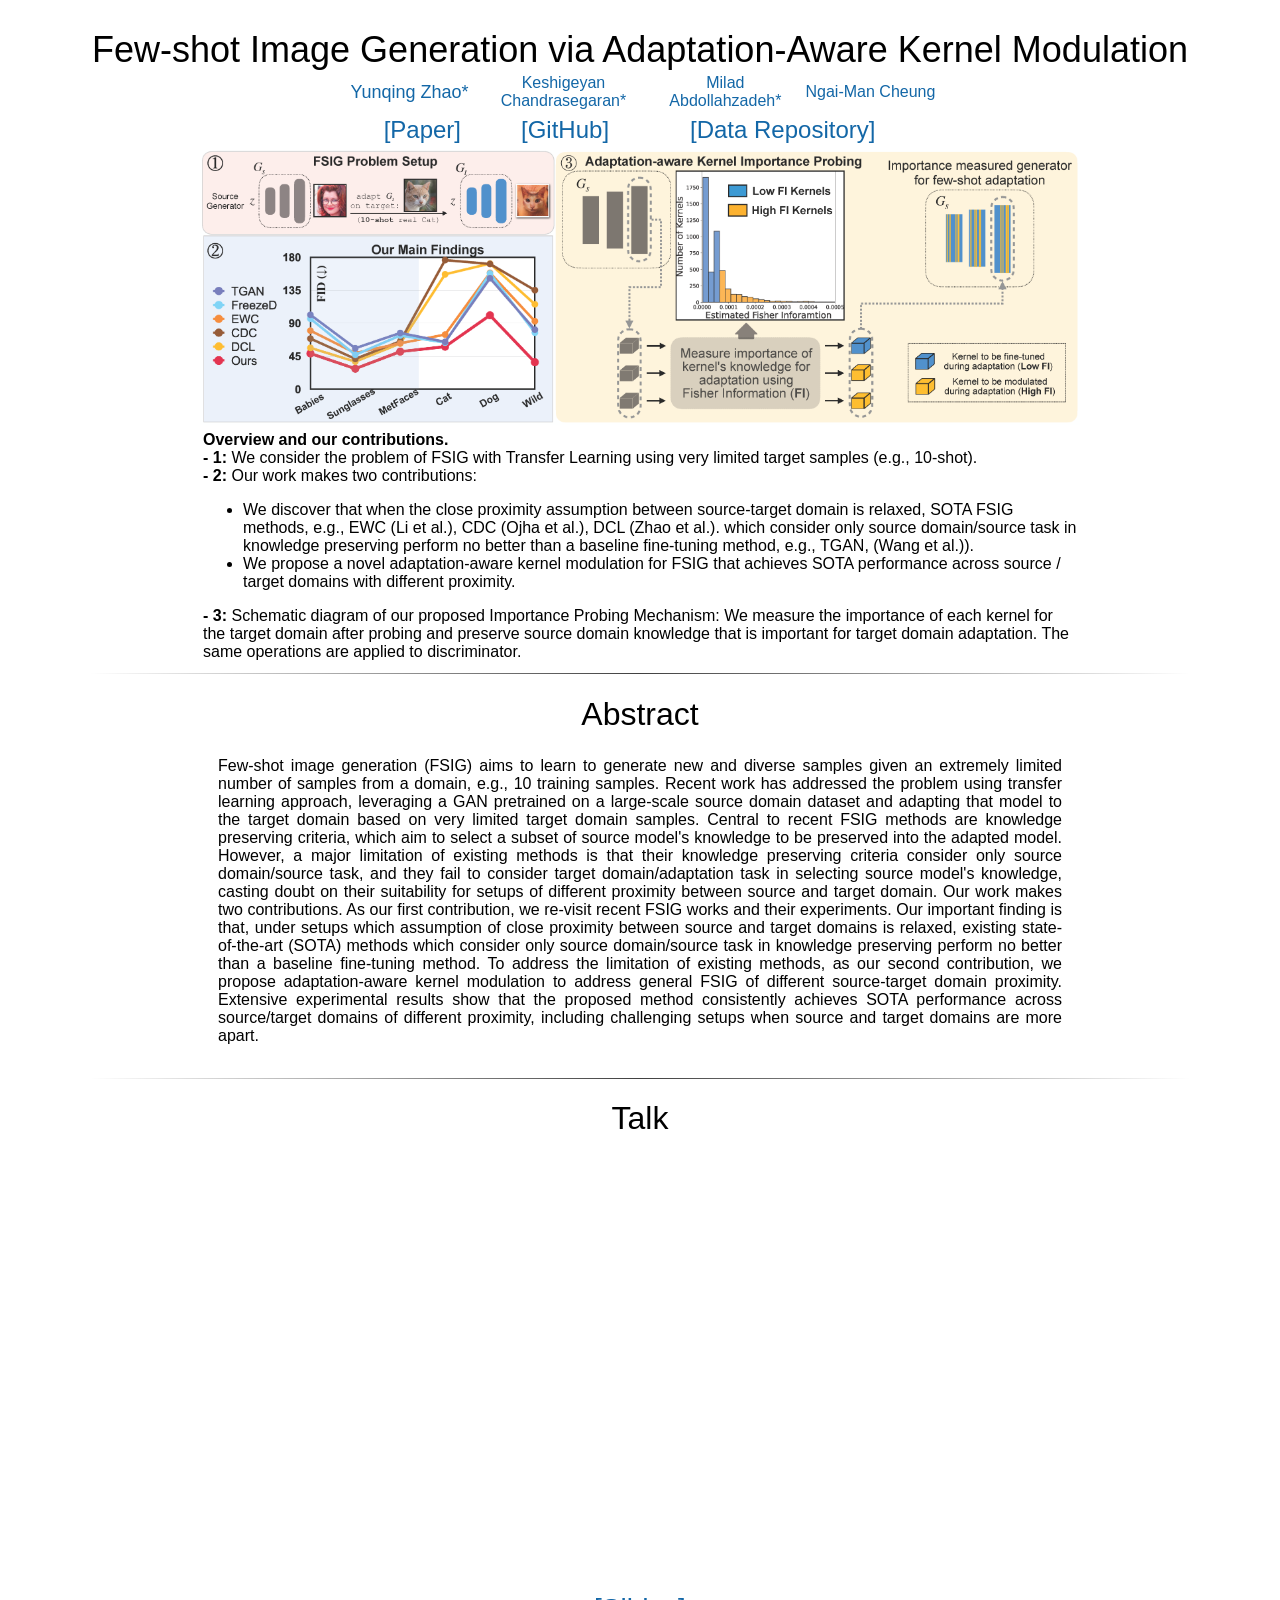
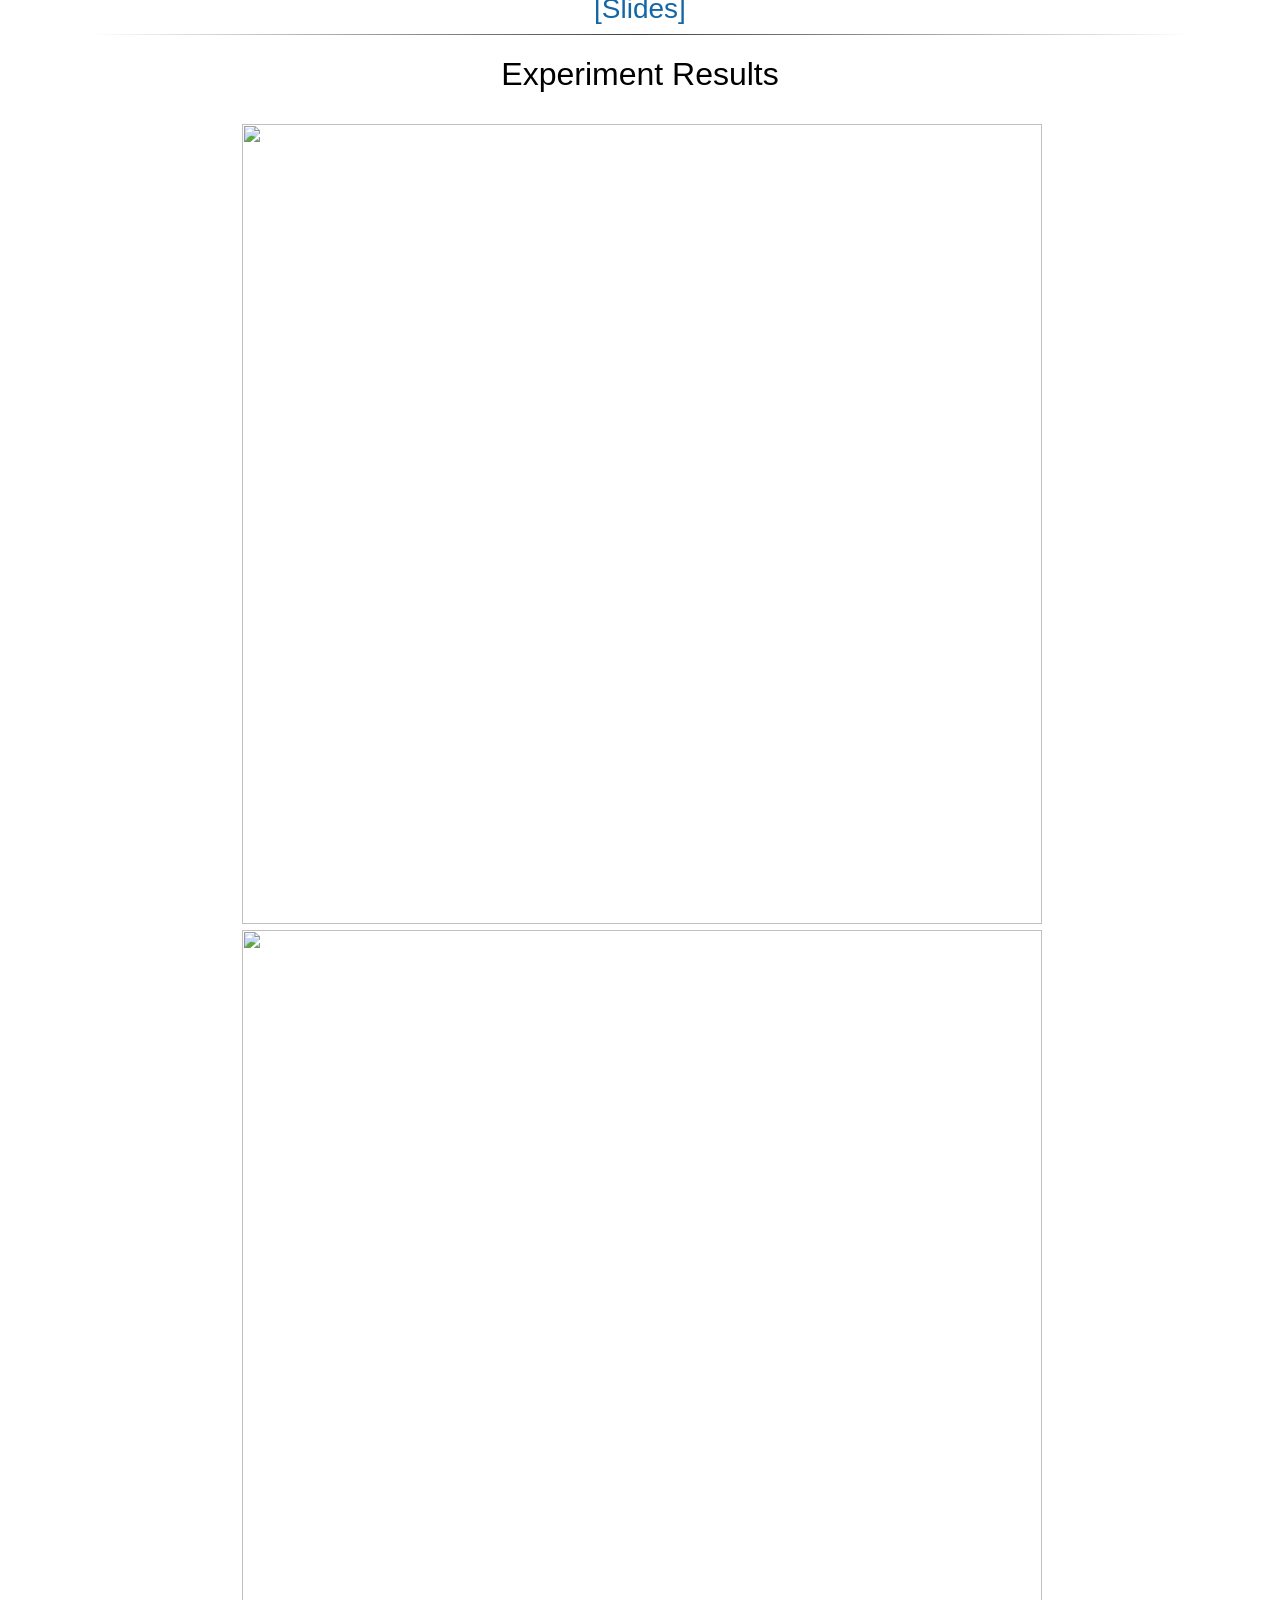
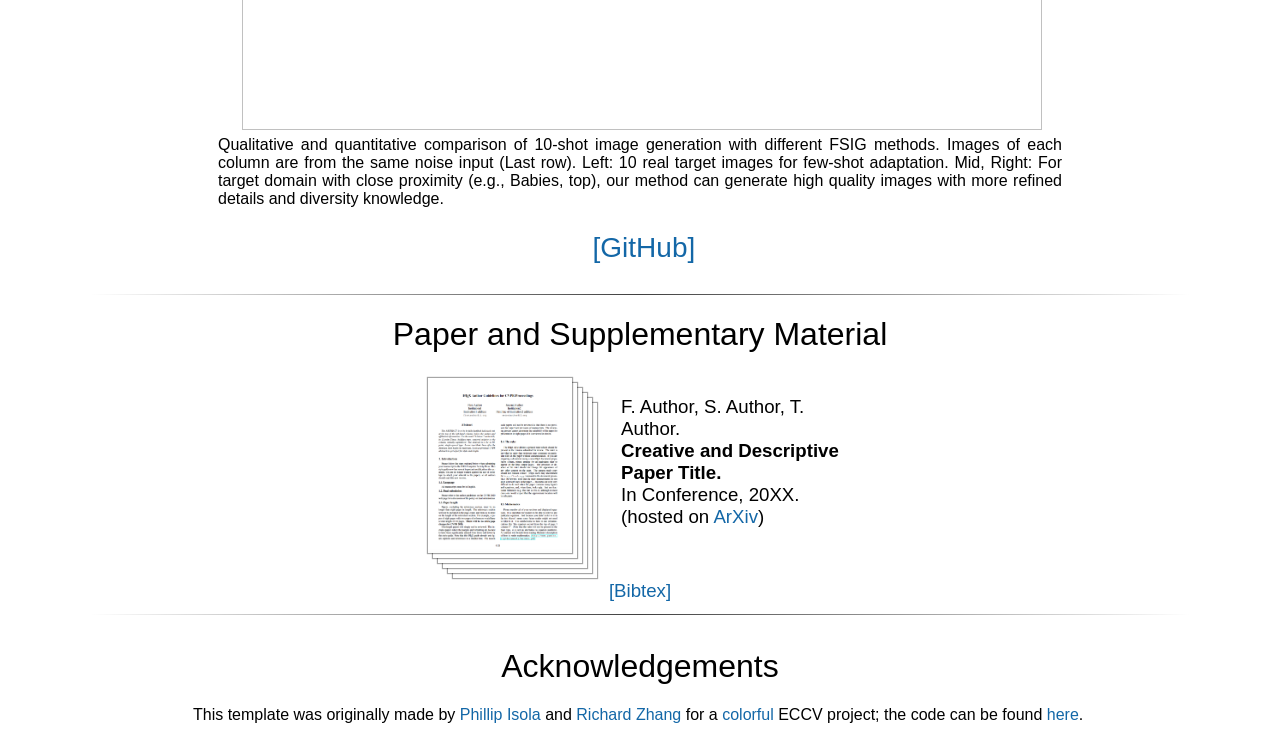
==== index.html @ 1981532d "add data repo" ====
<script src="http://www.google.com/jsapi" type="text/javascript"></script> 
<script type="text/javascript">google.load("jquery", "1.3.2");</script>

<style type="text/css">
	body {
		font-family: "HelveticaNeue-Light", "Helvetica Neue Light", "Helvetica Neue", Helvetica, Arial, "Lucida Grande", sans-serif; 
		font-weight:300;
		font-size:18px;
		margin-left: auto;
		margin-right: auto;
		width: 1100px;
	}
	
	h1 {
		font-size:32px;
		font-weight:300;
	}
	
	.disclaimerbox {
		background-color: #eee;		
		border: 1px solid #eeeeee;
		border-radius: 10px ;
		-moz-border-radius: 10px ;
		-webkit-border-radius: 10px ;
		padding: 20px;
	}

	video.header-vid {
		height: 140px;
		border: 1px solid black;
		border-radius: 10px ;
		-moz-border-radius: 10px ;
		-webkit-border-radius: 10px ;
	}
	
	img.header-img {
		height: 140px;
		border: 1px solid black;
		border-radius: 10px ;
		-moz-border-radius: 10px ;
		-webkit-border-radius: 10px ;
	}
	
	img.rounded {
		border: 1px solid #eeeeee;
		border-radius: 10px ;
		-moz-border-radius: 10px ;
		-webkit-border-radius: 10px ;
	}
	
	a:link,a:visited
	{
		color: #1367a7;
		text-decoration: none;
	}
	a:hover {
		color: #208799;
	}
	
	td.dl-link {
		height: 160px;
		text-align: center;
		font-size: 22px;
	}
	
	.layered-paper-big { /* modified from: http://css-tricks.com/snippets/css/layered-paper/ */
		box-shadow:
		0px 0px 1px 1px rgba(0,0,0,0.35), /* The top layer shadow */
		5px 5px 0 0px #fff, /* The second layer */
		5px 5px 1px 1px rgba(0,0,0,0.35), /* The second layer shadow */
		10px 10px 0 0px #fff, /* The third layer */
		10px 10px 1px 1px rgba(0,0,0,0.35), /* The third layer shadow */
		15px 15px 0 0px #fff, /* The fourth layer */
		15px 15px 1px 1px rgba(0,0,0,0.35), /* The fourth layer shadow */
		20px 20px 0 0px #fff, /* The fifth layer */
		20px 20px 1px 1px rgba(0,0,0,0.35), /* The fifth layer shadow */
		25px 25px 0 0px #fff, /* The fifth layer */
		25px 25px 1px 1px rgba(0,0,0,0.35); /* The fifth layer shadow */
		margin-left: 10px;
		margin-right: 45px;
	}

	.paper-big { /* modified from: http://css-tricks.com/snippets/css/layered-paper/ */
		box-shadow:
		0px 0px 1px 1px rgba(0,0,0,0.35); /* The top layer shadow */

		margin-left: 10px;
		margin-right: 45px;
	}


	.layered-paper { /* modified from: http://css-tricks.com/snippets/css/layered-paper/ */
		box-shadow:
		0px 0px 1px 1px rgba(0,0,0,0.35), /* The top layer shadow */
		5px 5px 0 0px #fff, /* The second layer */
		5px 5px 1px 1px rgba(0,0,0,0.35), /* The second layer shadow */
		10px 10px 0 0px #fff, /* The third layer */
		10px 10px 1px 1px rgba(0,0,0,0.35); /* The third layer shadow */
		margin-top: 5px;
		margin-left: 10px;
		margin-right: 30px;
		margin-bottom: 5px;
	}
	
	.vert-cent {
		position: relative;
		top: 50%;
		transform: translateY(-50%);
	}
	
	hr
	{
		border: 0;
		height: 1px;
		background-image: linear-gradient(to right, rgba(0, 0, 0, 0), rgba(0, 0, 0, 0.75), rgba(0, 0, 0, 0));
	}
</style>

<html>
<head>
	<title>FSIG-ImportanceProbing-KML</title>
	<meta property="og:image" content="Path to my teaser.png"/> <!-- Facebook automatically scrapes this. Go to https://developers.facebook.com/tools/debug/ if you update and want to force Facebook to rescrape. -->
	<meta property="og:title" content="Creative and Descriptive Paper Title." />
	<meta property="og:description" content="Paper description." />

	<!-- Get from Google Analytics -->
	<!-- Global site tag (gtag.js) - Google Analytics -->
	<script async src=""></script> 
	<script>
		window.dataLayer = window.dataLayer || [];
		function gtag(){dataLayer.push(arguments);}
		gtag('js', new Date());

		gtag('config', 'UA-75863369-6');
	</script>
</head>

<body>
	<br>
	<center>
		<span style="font-size:36px">Few-shot Image Generation via Adaptation-Aware Kernel Modulation</span>
		<table align=center width=600px>
			<table align=center width=600px>
				<tr>
					<td align=center width=100px>
						<center>
							<span style="font-size:18px"><a href="https://yunqing-me.github.io/">Yunqing Zhao*</a></span>
						</center>
					</td>
					<td align=center width=100px>
						<center>
							<span style="font-size:16px"><a href="https://keshik6.github.io/">Keshigeyan Chandrasegaran*</a></span>
						</center>
					</td>
					<td align=center width=100px>
						<center>
							<span style="font-size:16px"><a href="https://miladabd.github.io/">Milad Abdollahzadeh*</a></span>
						</center>
					</td>
					<td align=center width=100px>
						<center>
							<span style="font-size:16px"><a href="https://sites.google.com/site/mancheung0407/">Ngai-Man Cheung</a></span>
						</center>
					</td>
				</tr>
			</table>
			<table align=center width=580px>
				<tr>
					<td align=center width=120px>
						<center>
							<span style="font-size:24px"><a href=''>[Paper]</a></span>
						</center>
					</td>
					<td align=center width=120px>
						<center>
							<span style="font-size:24px"><a href='https://github.com/yunqing-me/FSIG-ImportanceProbing-KML'>[GitHub]</a></span><br>
						</center>
					</td>
					<td align=center width=250px>
						<center>
							<span style="font-size:24px"><a href='https://drive.google.com/drive/folders/11uZjqJZl7ImapEndU4locAr2miHCJvDY?usp=sharing'>[Data Repository]</a></span><br>
						</center>
					</td>
				</tr>
			</table>
		</table>
	</center>

	<center>
		<table align=center width=850px>
			<tr>
				<td width=260px>
					<center>
						<img class="round" style="width:880px" src="./resources/overview.png"/>
					</center>
				</td>
			</tr>
		</table>
		<table align=center width=880px>
			<tr>
				<td>
					<p style="text-align:justify; text-justify:inter-ideograph;">
					<b> Overview and our contributions.</b> <br>
					<b>- 1: </b>
					We consider the problem of FSIG with Transfer Learning using very limited target samples (e.g., 10-shot). <br>
					<b>- 2: </b>
					Our work makes two contributions: 
					<ul>
						<li>We discover that when the close proximity assumption between source-target domain is relaxed, SOTA FSIG methods, e.g., EWC (Li et al.), CDC (Ojha et al.), DCL (Zhao et al.).
							which consider only source domain/source task in knowledge preserving perform no better than a baseline fine-tuning method, e.g., TGAN, (Wang et al.)).</li>
						<li>We propose a novel adaptation-aware kernel modulation for FSIG that achieves SOTA performance across source / target domains with different proximity. </li>
					</ul>
					<b>- 3: </b>
					Schematic diagram of our proposed Importance Probing Mechanism: 
					We measure the importance of each kernel for the target domain after probing and 
					preserve source domain knowledge that is important for target domain adaptation. The same operations are applied to discriminator.
				</td>
			</tr>
		</table>
	</center>

	<hr>

	<table align=center width=850px>
		<center><h1>Abstract</h1></center>
		<tr>
			<td>
				<p style="text-align:justify; text-justify:inter-ideograph;">
				Few-shot image generation (FSIG) aims to learn to generate new and diverse samples given an extremely limited number of samples from a domain, e.g., 10 training samples. Recent work has addressed the problem using transfer learning approach, leveraging a GAN pretrained on a large-scale source domain dataset and adapting that model to the target domain based on very limited target domain samples. Central to recent FSIG methods are knowledge preserving criteria, which aim to select a subset of source model's knowledge to be preserved into the adapted model. However, a major limitation of existing methods is that their knowledge preserving criteria consider only source domain/source task, and they fail to consider target domain/adaptation task in  selecting source model's knowledge, casting doubt on their suitability for setups of different proximity between source and target domain. Our work makes two contributions. As our first contribution, we re-visit recent FSIG works and their experiments. Our important finding is that, under setups which assumption of  close proximity between source and target domains is relaxed, existing state-of-the-art (SOTA) methods which consider only source domain/source task in knowledge preserving perform no better than a baseline fine-tuning method. To address the limitation of existing methods, as our second contribution, we propose adaptation-aware kernel modulation to address general FSIG of different source-target domain proximity. Extensive experimental results show that the proposed method consistently achieves SOTA performance across source/target domains of different proximity, including challenging setups when source and target domains are more apart.
			</td>
		</tr>
	</table>
	<br>

	<hr>
	<center><h1>Talk</h1></center>
	<p align="center">
		<iframe width="660" height="395" src="https://www.youtube.com/embed/dQw4w9WgXcQ" frameborder="0" allow="autoplay; encrypted-media" allowfullscreen align="center"></iframe>
	</p>

	<table align=center width=800px>
		<br>
		<tr>
			<center>
				<span style="font-size:28px"><a href=''>[Slides]</a>
				</span>
			</center>
		</tr>
	</table>
	<hr>

	<center><h1>Experiment Results</h1></center>

	<table align=center width=820px>
		<center>
			<tr>
				<td>
				</td>
			</tr>
		</center>
	</table>
	<table align=center width=800px>
		<tr>
			<td align=center width=800px>
				<center>
					<td><img class="round" style="width:800px" src="./resources/babies_compare.png"/></td>
				</center>
			</td> 
		</tr>
	</table>
	<table align=center width=800px>
		<tr>
			<td align=center width=800px>
				<center>
					<td><img class="round" style="width:800px" src="./resources/cats_compare.png"/></td>
				</center>
			</td>
		</tr>
	</table>
	<table align=center width=850px>
		<center>
			<tr>
				<td>
					<p style="text-align:justify; text-justify:inter-ideograph;"> Qualitative and quantitative comparison of 10-shot image generation with different FSIG methods. Images of each column are from the same noise input (Last row). 
     				Left: 10 real target images for few-shot adaptation.
     				Mid, Right: For target domain with close proximity (e.g., Babies, top), our method can generate high quality images with more refined details and diversity knowledge.
				</td>
			</tr>
		</center>
	</table>
	<table align=center width=800px>
		<br>
		<tr><center>
			<span style="font-size:28px">&nbsp;<a href='https://github.com/yunqing-me/FSIG-ImportanceProbing-KML'>[GitHub]</a>
			</center>
		</span>
	</table>
	<br>
	<hr>
	<table align=center width=450px>
		<center><h1>Paper and Supplementary Material</h1></center>
		<tr>
			<td><a href=""><img class="layered-paper-big" style="height:175px" src="./resources/paper.png"/></a></td>
			<td><span style="font-size:14pt">F. Author, S. Author, T. Author.<br>
				<b>Creative and Descriptive Paper Title.</b><br>
				In Conference, 20XX.<br>
				(hosted on <a href="">ArXiv</a>)<br>
				<!-- (<a href="./resources/camera-ready.pdf">camera ready</a>)<br> -->
				<span style="font-size:4pt"><a href=""><br></a>
				</span>
			</td>
		</tr>
	</table>
	<br>

	<table align=center width=600px>
		<tr>
			<td><span style="font-size:14pt"><center>
				<a href="./resources/bibtex.txt">[Bibtex]</a>
			</center></td>
		</tr>
	</table>

	<hr>
	<br>

	<table align=center width=900px>
		<tr>
			<td width=400px>
				<left>
					<center><h1>Acknowledgements</h1></center>
					This template was originally made by <a href="http://web.mit.edu/phillipi/">Phillip Isola</a> and <a href="http://richzhang.github.io/">Richard Zhang</a> for a <a href="http://richzhang.github.io/colorization/">colorful</a> ECCV project; the code can be found <a href="https://github.com/richzhang/webpage-template">here</a>.
				</left>
			</td>
		</tr>
	</table>

<br>
</body>
</html>
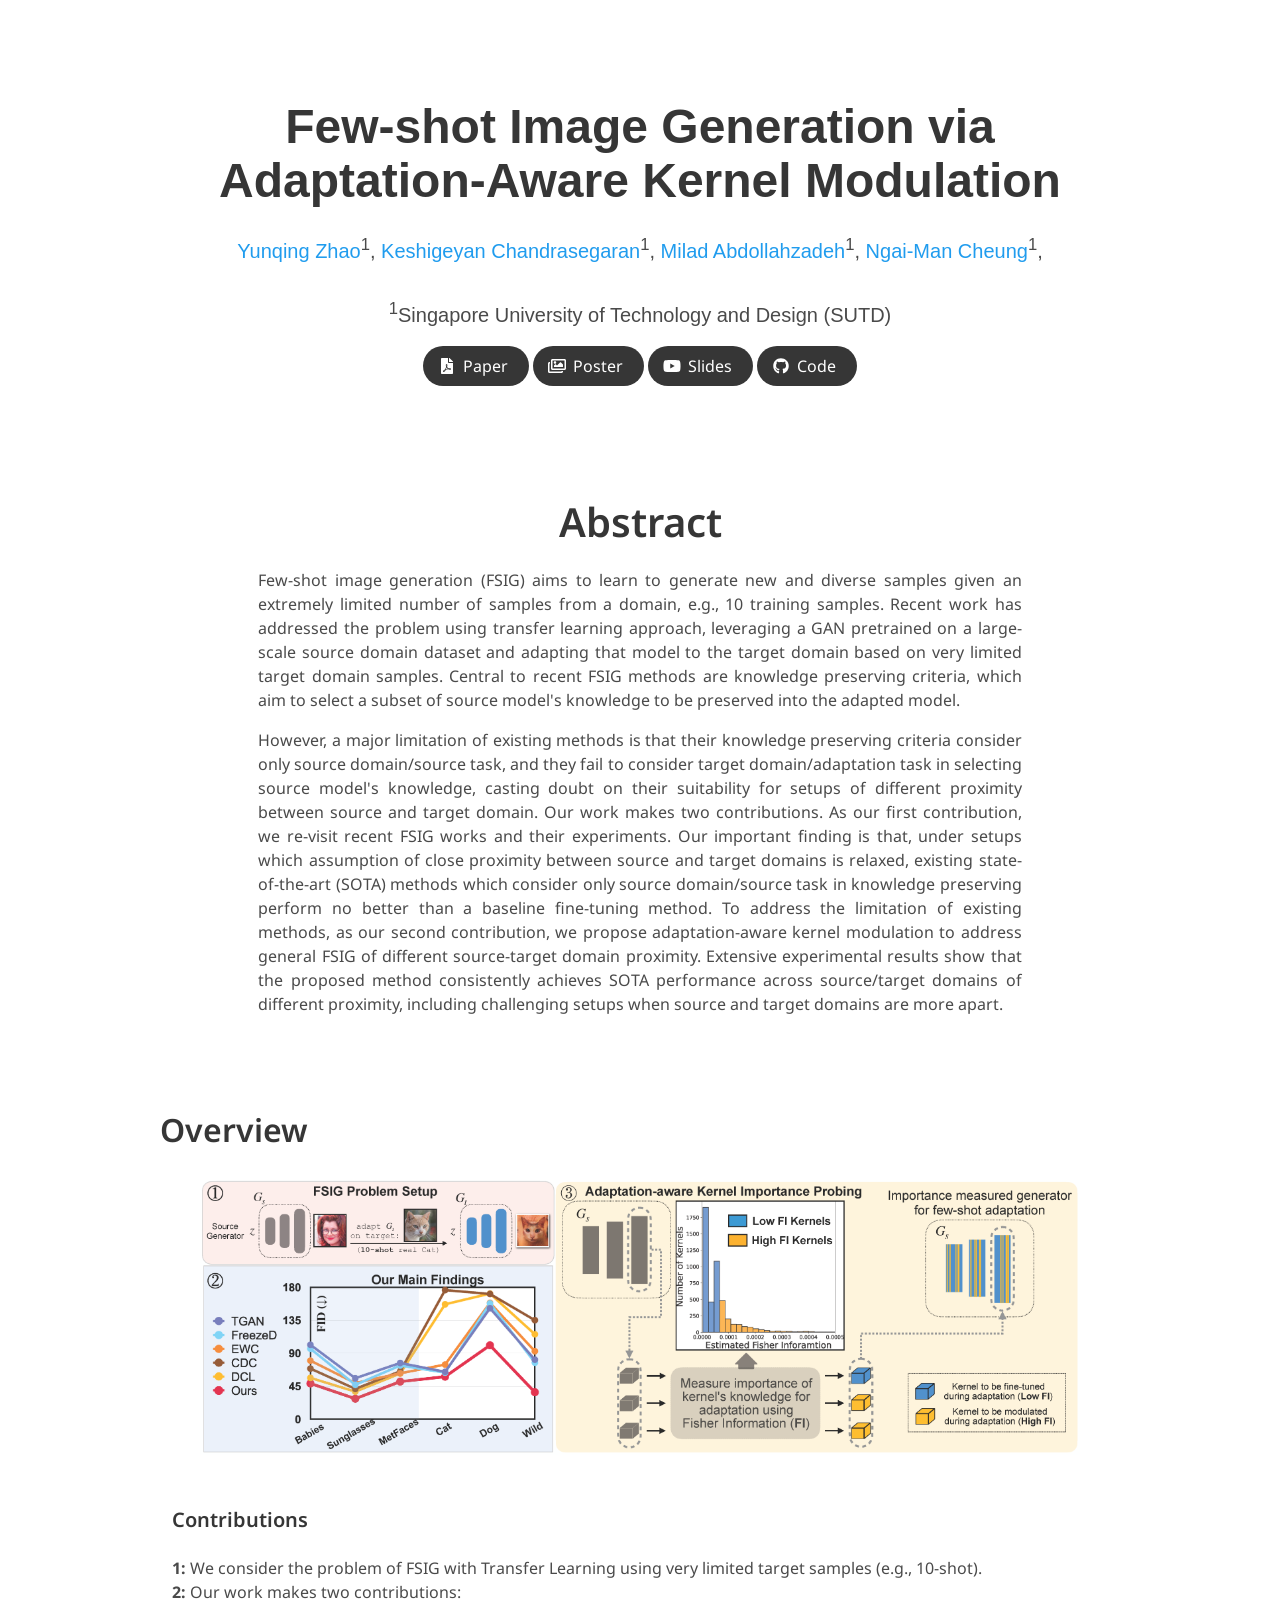
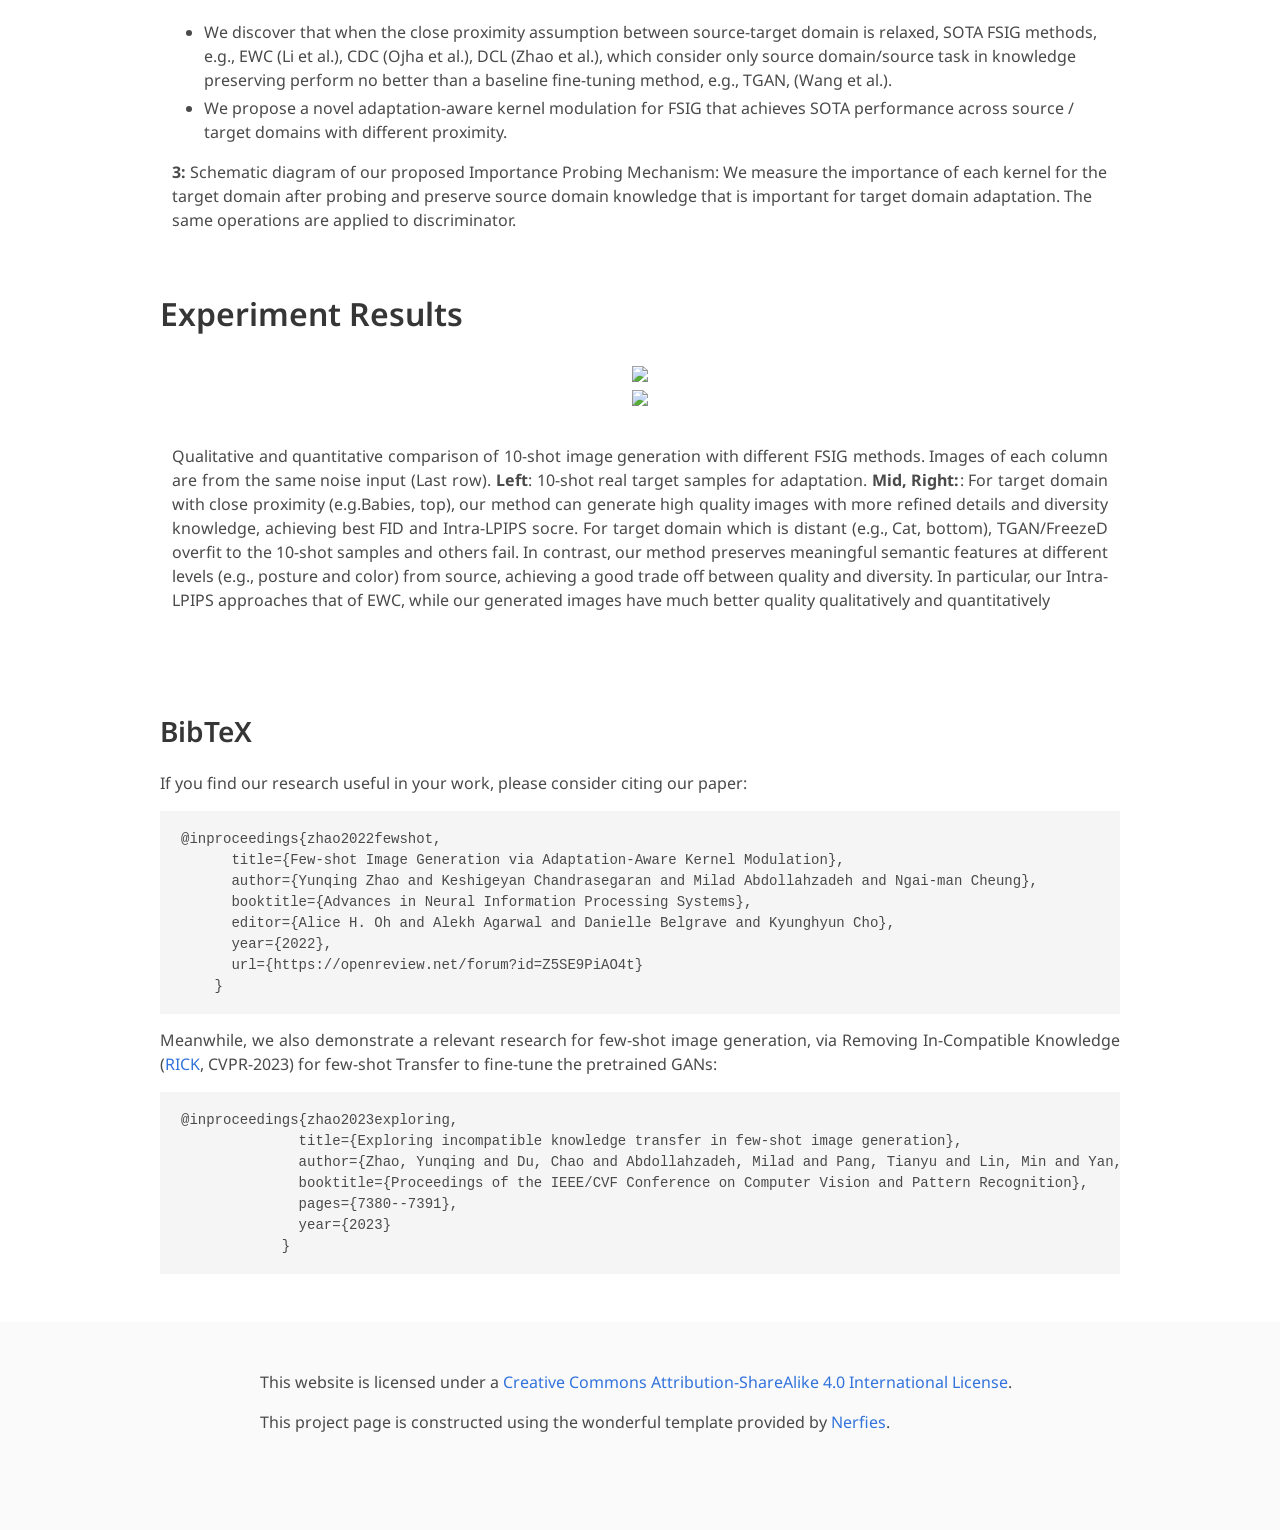
==== commit e35af57f: "update pages" ====
--- a/index.html
+++ b/index.html
@@ -1,341 +1,528 @@
-<script src="http://www.google.com/jsapi" type="text/javascript"></script> 
-<script type="text/javascript">google.load("jquery", "1.3.2");</script>
-
-<style type="text/css">
-	body {
-		font-family: "HelveticaNeue-Light", "Helvetica Neue Light", "Helvetica Neue", Helvetica, Arial, "Lucida Grande", sans-serif; 
-		font-weight:300;
-		font-size:18px;
-		margin-left: auto;
-		margin-right: auto;
-		width: 1100px;
-	}
-	
-	h1 {
-		font-size:32px;
-		font-weight:300;
-	}
-	
-	.disclaimerbox {
-		background-color: #eee;		
-		border: 1px solid #eeeeee;
-		border-radius: 10px ;
-		-moz-border-radius: 10px ;
-		-webkit-border-radius: 10px ;
-		padding: 20px;
-	}
-
-	video.header-vid {
-		height: 140px;
-		border: 1px solid black;
-		border-radius: 10px ;
-		-moz-border-radius: 10px ;
-		-webkit-border-radius: 10px ;
-	}
-	
-	img.header-img {
-		height: 140px;
-		border: 1px solid black;
-		border-radius: 10px ;
-		-moz-border-radius: 10px ;
-		-webkit-border-radius: 10px ;
-	}
-	
-	img.rounded {
-		border: 1px solid #eeeeee;
-		border-radius: 10px ;
-		-moz-border-radius: 10px ;
-		-webkit-border-radius: 10px ;
-	}
-	
-	a:link,a:visited
-	{
-		color: #1367a7;
-		text-decoration: none;
-	}
-	a:hover {
-		color: #208799;
-	}
-	
-	td.dl-link {
-		height: 160px;
-		text-align: center;
-		font-size: 22px;
-	}
-	
-	.layered-paper-big { /* modified from: http://css-tricks.com/snippets/css/layered-paper/ */
-		box-shadow:
-		0px 0px 1px 1px rgba(0,0,0,0.35), /* The top layer shadow */
-		5px 5px 0 0px #fff, /* The second layer */
-		5px 5px 1px 1px rgba(0,0,0,0.35), /* The second layer shadow */
-		10px 10px 0 0px #fff, /* The third layer */
-		10px 10px 1px 1px rgba(0,0,0,0.35), /* The third layer shadow */
-		15px 15px 0 0px #fff, /* The fourth layer */
-		15px 15px 1px 1px rgba(0,0,0,0.35), /* The fourth layer shadow */
-		20px 20px 0 0px #fff, /* The fifth layer */
-		20px 20px 1px 1px rgba(0,0,0,0.35), /* The fifth layer shadow */
-		25px 25px 0 0px #fff, /* The fifth layer */
-		25px 25px 1px 1px rgba(0,0,0,0.35); /* The fifth layer shadow */
-		margin-left: 10px;
-		margin-right: 45px;
-	}
-
-	.paper-big { /* modified from: http://css-tricks.com/snippets/css/layered-paper/ */
-		box-shadow:
-		0px 0px 1px 1px rgba(0,0,0,0.35); /* The top layer shadow */
-
-		margin-left: 10px;
-		margin-right: 45px;
-	}
-
-
-	.layered-paper { /* modified from: http://css-tricks.com/snippets/css/layered-paper/ */
-		box-shadow:
-		0px 0px 1px 1px rgba(0,0,0,0.35), /* The top layer shadow */
-		5px 5px 0 0px #fff, /* The second layer */
-		5px 5px 1px 1px rgba(0,0,0,0.35), /* The second layer shadow */
-		10px 10px 0 0px #fff, /* The third layer */
-		10px 10px 1px 1px rgba(0,0,0,0.35); /* The third layer shadow */
-		margin-top: 5px;
-		margin-left: 10px;
-		margin-right: 30px;
-		margin-bottom: 5px;
-	}
-	
-	.vert-cent {
-		position: relative;
-		top: 50%;
-		transform: translateY(-50%);
-	}
-	
-	hr
-	{
-		border: 0;
-		height: 1px;
-		background-image: linear-gradient(to right, rgba(0, 0, 0, 0), rgba(0, 0, 0, 0.75), rgba(0, 0, 0, 0));
-	}
-</style>
-
-<html>
-<head>
-	<title>FSIG-ImportanceProbing-KML</title>
-	<meta property="og:image" content="Path to my teaser.png"/> <!-- Facebook automatically scrapes this. Go to https://developers.facebook.com/tools/debug/ if you update and want to force Facebook to rescrape. -->
-	<meta property="og:title" content="Creative and Descriptive Paper Title." />
-	<meta property="og:description" content="Paper description." />
-
-	<!-- Get from Google Analytics -->
-	<!-- Global site tag (gtag.js) - Google Analytics -->
-	<script async src=""></script> 
-	<script>
-		window.dataLayer = window.dataLayer || [];
-		function gtag(){dataLayer.push(arguments);}
-		gtag('js', new Date());
-
-		gtag('config', 'UA-75863369-6');
-	</script>
-</head>
-
-<body>
-	<br>
-	<center>
-		<span style="font-size:36px">Few-shot Image Generation via Adaptation-Aware Kernel Modulation</span>
-		<table align=center width=600px>
-			<table align=center width=600px>
-				<tr>
-					<td align=center width=100px>
-						<center>
-							<span style="font-size:18px"><a href="https://yunqing-me.github.io/">Yunqing Zhao*</a></span>
-						</center>
-					</td>
-					<td align=center width=100px>
-						<center>
-							<span style="font-size:16px"><a href="https://keshik6.github.io/">Keshigeyan Chandrasegaran*</a></span>
-						</center>
-					</td>
-					<td align=center width=100px>
-						<center>
-							<span style="font-size:16px"><a href="https://miladabd.github.io/">Milad Abdollahzadeh*</a></span>
-						</center>
-					</td>
-					<td align=center width=100px>
-						<center>
-							<span style="font-size:16px"><a href="https://sites.google.com/site/mancheung0407/">Ngai-Man Cheung</a></span>
-						</center>
-					</td>
-				</tr>
-			</table>
-			<table align=center width=580px>
-				<tr>
-					<td align=center width=120px>
-						<center>
-							<span style="font-size:24px"><a href=''>[Paper]</a></span>
-						</center>
-					</td>
-					<td align=center width=120px>
-						<center>
-							<span style="font-size:24px"><a href='https://github.com/yunqing-me/FSIG-ImportanceProbing-KML'>[GitHub]</a></span><br>
-						</center>
-					</td>
-					<td align=center width=250px>
-						<center>
-							<span style="font-size:24px"><a href='https://drive.google.com/drive/folders/11uZjqJZl7ImapEndU4locAr2miHCJvDY?usp=sharing'>[Data Repository]</a></span><br>
-						</center>
-					</td>
-				</tr>
-			</table>
-		</table>
-	</center>
-
-	<center>
-		<table align=center width=850px>
-			<tr>
-				<td width=260px>
-					<center>
-						<img class="round" style="width:880px" src="./resources/overview.png"/>
-					</center>
-				</td>
-			</tr>
-		</table>
-		<table align=center width=880px>
-			<tr>
-				<td>
-					<p style="text-align:justify; text-justify:inter-ideograph;">
-					<b> Overview and our contributions.</b> <br>
-					<b>- 1: </b>
-					We consider the problem of FSIG with Transfer Learning using very limited target samples (e.g., 10-shot). <br>
-					<b>- 2: </b>
-					Our work makes two contributions: 
-					<ul>
-						<li>We discover that when the close proximity assumption between source-target domain is relaxed, SOTA FSIG methods, e.g., EWC (Li et al.), CDC (Ojha et al.), DCL (Zhao et al.).
-							which consider only source domain/source task in knowledge preserving perform no better than a baseline fine-tuning method, e.g., TGAN, (Wang et al.)).</li>
-						<li>We propose a novel adaptation-aware kernel modulation for FSIG that achieves SOTA performance across source / target domains with different proximity. </li>
-					</ul>
-					<b>- 3: </b>
-					Schematic diagram of our proposed Importance Probing Mechanism: 
-					We measure the importance of each kernel for the target domain after probing and 
-					preserve source domain knowledge that is important for target domain adaptation. The same operations are applied to discriminator.
-				</td>
-			</tr>
-		</table>
-	</center>
-
-	<hr>
-
-	<table align=center width=850px>
-		<center><h1>Abstract</h1></center>
-		<tr>
-			<td>
-				<p style="text-align:justify; text-justify:inter-ideograph;">
-				Few-shot image generation (FSIG) aims to learn to generate new and diverse samples given an extremely limited number of samples from a domain, e.g., 10 training samples. Recent work has addressed the problem using transfer learning approach, leveraging a GAN pretrained on a large-scale source domain dataset and adapting that model to the target domain based on very limited target domain samples. Central to recent FSIG methods are knowledge preserving criteria, which aim to select a subset of source model's knowledge to be preserved into the adapted model. However, a major limitation of existing methods is that their knowledge preserving criteria consider only source domain/source task, and they fail to consider target domain/adaptation task in  selecting source model's knowledge, casting doubt on their suitability for setups of different proximity between source and target domain. Our work makes two contributions. As our first contribution, we re-visit recent FSIG works and their experiments. Our important finding is that, under setups which assumption of  close proximity between source and target domains is relaxed, existing state-of-the-art (SOTA) methods which consider only source domain/source task in knowledge preserving perform no better than a baseline fine-tuning method. To address the limitation of existing methods, as our second contribution, we propose adaptation-aware kernel modulation to address general FSIG of different source-target domain proximity. Extensive experimental results show that the proposed method consistently achieves SOTA performance across source/target domains of different proximity, including challenging setups when source and target domains are more apart.
-			</td>
-		</tr>
-	</table>
-	<br>
-
-	<hr>
-	<center><h1>Talk</h1></center>
-	<p align="center">
-		<iframe width="660" height="395" src="https://www.youtube.com/embed/dQw4w9WgXcQ" frameborder="0" allow="autoplay; encrypted-media" allowfullscreen align="center"></iframe>
-	</p>
-
-	<table align=center width=800px>
-		<br>
-		<tr>
-			<center>
-				<span style="font-size:28px"><a href=''>[Slides]</a>
-				</span>
-			</center>
-		</tr>
-	</table>
-	<hr>
-
-	<center><h1>Experiment Results</h1></center>
-
-	<table align=center width=820px>
-		<center>
-			<tr>
-				<td>
-				</td>
-			</tr>
-		</center>
-	</table>
-	<table align=center width=800px>
-		<tr>
-			<td align=center width=800px>
-				<center>
-					<td><img class="round" style="width:800px" src="./resources/babies_compare.png"/></td>
-				</center>
-			</td> 
-		</tr>
-	</table>
-	<table align=center width=800px>
-		<tr>
-			<td align=center width=800px>
-				<center>
-					<td><img class="round" style="width:800px" src="./resources/cats_compare.png"/></td>
-				</center>
-			</td>
-		</tr>
-	</table>
-	<table align=center width=850px>
-		<center>
-			<tr>
-				<td>
-					<p style="text-align:justify; text-justify:inter-ideograph;"> Qualitative and quantitative comparison of 10-shot image generation with different FSIG methods. Images of each column are from the same noise input (Last row). 
-     				Left: 10 real target images for few-shot adaptation.
-     				Mid, Right: For target domain with close proximity (e.g., Babies, top), our method can generate high quality images with more refined details and diversity knowledge.
-				</td>
-			</tr>
-		</center>
-	</table>
-	<table align=center width=800px>
-		<br>
-		<tr><center>
-			<span style="font-size:28px">&nbsp;<a href='https://github.com/yunqing-me/FSIG-ImportanceProbing-KML'>[GitHub]</a>
-			</center>
-		</span>
-	</table>
-	<br>
-	<hr>
-	<table align=center width=450px>
-		<center><h1>Paper and Supplementary Material</h1></center>
-		<tr>
-			<td><a href=""><img class="layered-paper-big" style="height:175px" src="./resources/paper.png"/></a></td>
-			<td><span style="font-size:14pt">F. Author, S. Author, T. Author.<br>
-				<b>Creative and Descriptive Paper Title.</b><br>
-				In Conference, 20XX.<br>
-				(hosted on <a href="">ArXiv</a>)<br>
-				<!-- (<a href="./resources/camera-ready.pdf">camera ready</a>)<br> -->
-				<span style="font-size:4pt"><a href=""><br></a>
-				</span>
-			</td>
-		</tr>
-	</table>
-	<br>
-
-	<table align=center width=600px>
-		<tr>
-			<td><span style="font-size:14pt"><center>
-				<a href="./resources/bibtex.txt">[Bibtex]</a>
-			</center></td>
-		</tr>
-	</table>
-
-	<hr>
-	<br>
-
-	<table align=center width=900px>
-		<tr>
-			<td width=400px>
-				<left>
-					<center><h1>Acknowledgements</h1></center>
-					This template was originally made by <a href="http://web.mit.edu/phillipi/">Phillip Isola</a> and <a href="http://richzhang.github.io/">Richard Zhang</a> for a <a href="http://richzhang.github.io/colorization/">colorful</a> ECCV project; the code can be found <a href="https://github.com/richzhang/webpage-template">here</a>.
-				</left>
-			</td>
-		</tr>
-	</table>
-
-<br>
-</body>
-</html>
-
+<!DOCTYPE html>
+<html>
+<head>
+  <meta charset="utf-8">
+  <meta name="description"
+        content="Deformable Neural Radiance Fields creates free-viewpoint portraits (nerfies) from casually captured videos.">
+  <meta name="keywords" content="Nerfies, D-NeRF, NeRF">
+  <meta name="viewport" content="width=device-width, initial-scale=1">
+  <title>AdAM: Parameter-Efficient Few-shot Image Generation</title>
+
+  <!-- Global site tag (gtag.js) - Google Analytics -->
+  <script async src="https://www.googletagmanager.com/gtag/js?id=G-PYVRSFMDRL"></script>
+  <script>
+    window.dataLayer = window.dataLayer || [];
+
+    function gtag() {
+      dataLayer.push(arguments);
+    }
+
+    gtag('js', new Date());
+
+    gtag('config', 'G-PYVRSFMDRL');
+  </script>
+
+  <link href="https://fonts.googleapis.com/css?family=Google+Sans|Noto+Sans|Castoro"
+        rel="stylesheet">
+
+  <link rel="stylesheet" href="./static/css/bulma.min.css">
+  <link rel="stylesheet" href="./static/css/bulma-carousel.min.css">
+  <link rel="stylesheet" href="./static/css/bulma-slider.min.css">
+  <link rel="stylesheet" href="./static/css/fontawesome.all.min.css">
+  <link rel="stylesheet"
+        href="https://cdn.jsdelivr.net/gh/jpswalsh/academicons@1/css/academicons.min.css">
+  <link rel="stylesheet" href="./static/css/index.css">
+  <!-- <link rel="icon" href="./static/images/favicon.svg"> -->
+
+  <script src="https://ajax.googleapis.com/ajax/libs/jquery/3.5.1/jquery.min.js"></script>
+  <script defer src="./static/js/fontawesome.all.min.js"></script>
+  <script src="./static/js/bulma-carousel.min.js"></script>
+  <script src="./static/js/bulma-slider.min.js"></script>
+  <script src="./static/js/index.js"></script>
+</head>
+<body>
+
+<nav class="navbar" role="navigation" aria-label="main navigation">
+  <div class="navbar-brand">
+    <a role="button" class="navbar-burger" aria-label="menu" aria-expanded="false">
+      <span aria-hidden="true"></span>
+      <span aria-hidden="true"></span>
+      <span aria-hidden="true"></span>
+    </a>
+  </div>
+
+  </div>
+</nav>
+
+
+<section class="hero">
+  <div class="hero-body">
+    <div class="container is-max-desktop">
+      <div class="columns is-centered">
+        <div class="column has-text-centered">
+          <h1 class="title is-1 publication-title">Few-shot Image Generation via  <br> Adaptation-Aware Kernel Modulation </h1>
+          <div class="is-size-5 publication-authors">
+            <span class="author-block">
+              <a href="https://www.linkedin.com/in/yunqing-zhao/">Yunqing Zhao</a><sup>1</sup>,</span>
+            <span class="author-block">
+              <a href="https://duchao0726.github.io/">Keshigeyan Chandrasegaran</a><sup>1</sup>,
+            </span>
+            <span class="author-block">
+              <a href="https://miladabd.github.io/">Milad Abdollahzadeh</a><sup>1</sup>,
+            </span>
+            <span class="author-block">
+              <a href="https://p2333.github.io/">Ngai-Man Cheung</a><sup>1</sup>,
+			      </span><br>
+            <br>
+          </div>
+          <div class="is-size-5 publication-authors">
+            <span class="author-block"><sup>1</sup>Singapore University of Technology and Design (SUTD)</span><br>
+          </div>
+
+          <div class="column has-text-centered">
+            <div class="publication-links">
+              <!-- PDF Link. -->
+              <span class="link-block">
+                <a href="https://proceedings.neurips.cc/paper_files/paper/2022/file/7b122d0a0dcb1a86ffa25ccba154652b-Paper-Conference.pdf"
+                   class="external-link button is-normal is-rounded is-dark">
+                  <span class="icon">
+                      <i class="fas fa-file-pdf"></i>
+                  </span>
+                  <span>Paper</span>
+                </a>
+              </span>
+              <!-- <span class="link-block">
+                <a href=""
+                   class="external-link button is-normal is-rounded is-dark">
+                  <span class="icon">
+                      <i class="ai ai-arxiv"></i>
+                  </span>
+                  <span>arXiv</span>
+                </a>
+              </span> -->
+              <!-- Dataset Link. -->
+              <span class="link-block">
+                <a href="https://neurips.cc/media/PosterPDFs/NeurIPS%202022/d0ac1ed0c5cb9ecbca3d2496ec1ad984.png"
+                   class="external-link button is-normal is-rounded is-dark">
+                  <span class="icon">
+                      <i class="far fa-images"></i>
+                  </span>
+                  <span>Poster</span>
+                  </a>
+              <!-- Video Link. -->
+              <span class="link-block">
+                <a href="https://drive.google.com/file/d/1hNSIlu0zhjGvqq-gG928jIICCCxuhFHz/view"
+                   class="external-link button is-normal is-rounded is-dark">
+                  <span class="icon">
+                      <i class="fab fa-youtube"></i>
+                  </span>
+                  <span>Slides</span>
+                </a>
+              </span>
+              <!-- Code Link. -->
+              <span class="link-block">
+                <a href="https://github.com/yunqing-me/AdAM"
+                   class="external-link button is-normal is-rounded is-dark">
+                  <span class="icon">
+                      <i class="fab fa-github"></i>
+                  </span>
+                  <span>Code</span>
+                  </a>
+              </span>
+            </div>
+
+          </div>
+        </div>
+      </div>
+    </div>
+  </div>
+</section>
+
+<!-- <section class="hero teaser">
+  <div class="container is-max-desktop">
+    <div class="hero-body">
+      <video id="teaser" autoplay muted loop playsinline height="100%">
+        <source src="./static/videos/teaser.mp4"
+                type="video/mp4">
+      </video>
+      <h2 class="subtitle has-text-centered">
+        <span class="dnerf">Nerfies</span> turns selfie videos from your phone into
+        free-viewpoint
+        portraits.
+      </h2>
+    </div>
+  </div>
+</section> -->
+
+
+<!-- <section class="hero is-light is-small">
+  <div class="hero-body">
+    <div class="container">
+      <div id="results-carousel" class="carousel results-carousel">
+        <div class="item item-steve">
+          <video poster="" id="steve" autoplay controls muted loop playsinline height="100%">
+            <source src="./static/videos/steve.mp4"
+                    type="video/mp4">
+          </video>
+        </div>
+        <div class="item item-chair-tp">
+          <video poster="" id="chair-tp" autoplay controls muted loop playsinline height="100%">
+            <source src="./static/videos/chair-tp.mp4"
+                    type="video/mp4">
+          </video>
+        </div>
+        <div class="item item-shiba">
+          <video poster="" id="shiba" autoplay controls muted loop playsinline height="100%">
+            <source src="./static/videos/shiba.mp4"
+                    type="video/mp4">
+          </video>
+        </div>
+        <div class="item item-fullbody">
+          <video poster="" id="fullbody" autoplay controls muted loop playsinline height="100%">
+            <source src="./static/videos/fullbody.mp4"
+                    type="video/mp4">
+          </video>
+        </div>
+        <div class="item item-blueshirt">
+          <video poster="" id="blueshirt" autoplay controls muted loop playsinline height="100%">
+            <source src="./static/videos/blueshirt.mp4"
+                    type="video/mp4">
+          </video>
+        </div>
+        <div class="item item-mask">
+          <video poster="" id="mask" autoplay controls muted loop playsinline height="100%">
+            <source src="./static/videos/mask.mp4"
+                    type="video/mp4">
+          </video>
+        </div>
+        <div class="item item-coffee">
+          <video poster="" id="coffee" autoplay controls muted loop playsinline height="100%">
+            <source src="./static/videos/coffee.mp4"
+                    type="video/mp4">
+          </video>
+        </div>
+        <div class="item item-toby">
+          <video poster="" id="toby" autoplay controls muted loop playsinline height="100%">
+            <source src="./static/videos/toby2.mp4"
+                    type="video/mp4">
+          </video>
+        </div>
+      </div>
+    </div>
+  </div>
+</section> -->
+
+
+<section class="section">
+  <div class="container is-max-desktop">
+    <!-- Abstract. -->
+    <div class="columns is-centered has-text-centered">
+      <div class="column is-four-fifths">
+        <h2 class="title is-2" >Abstract</h2>
+        <div class="content has-text-justified">
+        <p>
+			    Few-shot image generation (FSIG) aims to learn to generate new and diverse samples given an extremely limited number of samples from a domain, e.g., 10 training samples. 
+          Recent work has addressed the problem using transfer learning approach, leveraging a GAN pretrained on a large-scale source domain dataset and adapting 
+          that model to the target domain based on very limited target domain samples. Central to recent FSIG methods are knowledge preserving criteria, 
+          which aim to select a subset of source model's knowledge to be preserved into the adapted model. 
+        </p>
+        <p>
+          However, a major limitation of existing methods is that their knowledge preserving criteria consider only source domain/source task, 
+          and they fail to consider target domain/adaptation task in selecting source model's knowledge, 
+          casting doubt on their suitability for setups of different proximity between source and target domain. 
+          Our work makes two contributions. As our first contribution, we re-visit recent FSIG works and their experiments. 
+          Our important finding is that, under setups which assumption of close proximity between source and target domains is relaxed, 
+          existing state-of-the-art (SOTA) methods which consider only source domain/source task in knowledge preserving perform no better than a baseline fine-tuning method. 
+          To address the limitation of existing methods, as our second contribution, 
+          we propose adaptation-aware kernel modulation to address general FSIG of different source-target domain proximity. 
+          Extensive experimental results show that the proposed method consistently achieves SOTA performance across source/target domains of different proximity, 
+          including challenging setups when source and target domains are more apart.
+        </p>
+        </div>
+      </div>
+    </div>
+    <!--/ Abstract. -->
+
+    <!-- Paper video. -->
+    <!-- <div class="columns is-centered has-text-centered">
+      <div class="column is-four-fifths">
+        <h2 class="title is-3">Video</h2>
+        <div class="publication-video">
+          <iframe src="https://www.youtube.com/embed/MrKrnHhk8IA?rel=0&amp;showinfo=0"
+                  frameborder="0" allow="autoplay; encrypted-media" allowfullscreen></iframe>
+        </div>
+      </div>
+    </div> -->
+    <!--/ Paper video. -->
+  </div>
+</section>
+
+
+<section class="section">
+  <div class="container is-max-desktop">
+
+    <div class="columns is-centered">
+
+      <!-- Visual Effects. -->
+      <!-- <div class="column">
+        <div class="content">
+          <h2 class="title is-3">Visual Effects</h2>
+          <p>
+            Using <i>nerfies</i> you can create fun visual effects. This Dolly zoom effect
+            would be impossible without nerfies since it would require going through a wall.
+          </p>
+          <video id="dollyzoom" autoplay controls muted loop playsinline height="100%">
+            <source src="./static/videos/dollyzoom-stacked.mp4"
+                    type="video/mp4">
+          </video>
+        </div>
+      </div> -->
+      <!--/ Visual Effects. -->
+
+      <!-- Matting. -->
+      <!-- <div class="column">
+        <h2 class="title is-3">Matting</h2>
+        <div class="columns is-centered">
+          <div class="column content">
+            <p>
+              As a byproduct of our method, we can also solve the matting problem by ignoring
+              samples that fall outside of a bounding box during rendering.
+            </p>
+            <video id="matting-video" controls playsinline height="100%">
+              <source src="./static/videos/matting.mp4"
+                      type="video/mp4">
+            </video>
+          </div>
+
+        </div>
+      </div>
+    </div> -->
+    <!--/ Matting. -->
+
+    <!-- Animation. -->
+    <div class="columns is-centered">
+      <!-- <div class="column is-full-width"> -->
+        <!-- <h2 class="title is-3">Animation</h2> -->
+
+        <!-- Interpolating. -->
+        <!-- <h3 class="title is-4">Interpolating states</h3>
+        <div class="content has-text-justified">
+          <p>
+            We can also animate the scene by interpolating the deformation latent codes of two input
+            frames. Use the slider here to linearly interpolate between the left frame and the right
+            frame.
+          </p>
+        </div>
+        <div class="columns is-vcentered interpolation-panel">
+          <div class="column is-3 has-text-centered">
+            <img src="./static/images/interpolate_start.jpg"
+                 class="interpolation-image"
+                 alt="Interpolate start reference image."/>
+            <p>Start Frame</p>
+          </div>
+          <div class="column interpolation-video-column">
+            <div id="interpolation-image-wrapper">
+              Loading...
+            </div>
+            <input class="slider is-fullwidth is-large is-info"
+                   id="interpolation-slider"
+                   step="1" min="0" max="100" value="0" type="range">
+          </div>
+          <div class="column is-3 has-text-centered">
+            <img src="./static/images/interpolate_end.jpg"
+                 class="interpolation-image"
+                 alt="Interpolation end reference image."/>
+            <p class="is-bold">End Frame</p>
+          </div>
+        </div>
+        <br/> -->
+        <!--/ Interpolating. -->
+
+        <!-- Re-rendering. -->
+        <!-- <h3 class="title is-4">Re-rendering the input video</h3>
+        <div class="content has-text-justified">
+          <p>
+            Using <span class="dnerf">Nerfies</span>, you can re-render a video from a novel
+            viewpoint such as a stabilized camera by playing back the training deformations.
+          </p>
+        </div>
+        <div class="content has-text-centered">
+          <video id="replay-video"
+                 controls
+                 muted
+                 preload
+                 playsinline
+                 width="75%">
+            <source src="./static/videos/replay.mp4"
+                    type="video/mp4">
+          </video>
+        </div> -->
+        <!--/ Re-rendering. -->
+
+      </div>
+    </div>
+    <!-- / Animation. -->
+
+
+    <!-- Overview -->
+    <div class="columns is-centered">
+      <div class="column is-full-width">
+        <h2 class="title is-3">Overview</h2>
+
+        <div class="content has-text-justified">
+			<center>
+				<table align=center width=880px>
+					<tr>
+						<td width=260px>
+							<center>
+								<img class="round" style="width:880px" src="./resources/overview.png"/>
+							</center>
+						</td>
+					</tr>
+				</table>
+				<table align=center width=880px>
+					<tr>
+						<td>
+							<p style="text-align:justify; text-justify:inter-ideograph;">
+                <h4 class="title is-5">Contributions</h4>
+							<b>1: </b>
+							We consider the problem of FSIG with Transfer Learning using very limited target samples (e.g., 10-shot). <br>
+							<b>2: </b>
+							Our work makes two contributions: 
+							<ul>
+								<li>We discover that when the close proximity assumption between source-target domain is relaxed, SOTA FSIG methods, e.g., EWC (Li et al.), CDC (Ojha et al.), DCL (Zhao et al.), 
+                  which consider only source domain/source task in knowledge preserving perform no better than a baseline fine-tuning method, e.g., TGAN, (Wang et al.).</li>
+								<li>We propose a novel adaptation-aware kernel modulation for FSIG that achieves SOTA performance across source / target domains with different proximity. </li>
+							</ul>
+							<b>3: </b>
+							Schematic diagram of our proposed Importance Probing Mechanism: 
+              We measure the importance of each kernel for the target domain after probing and preserve source domain knowledge that is important for target domain adaptation. 
+              The same operations are applied to discriminator.
+						</td>
+					</tr>
+				</table>
+				<table align=center width=880px>
+					<tr>
+						<td width=260px>
+							<!-- <center>
+								<img class="round" style="width:880px" src="./resources/method.jpg"/>
+							</center> -->
+						</td>
+					</tr>
+				</table>
+			</center>
+        </div>
+      </div>
+    </div>
+    <!--/ Overview -->
+
+    <!-- Experiment-->
+    <div class="columns is-centered">
+      <div class="column is-full-width">
+        <h2 class="title is-3">Experiment Results</h2>
+
+        <div class="content has-text-justified">
+			<center>
+				<table align=center width=880px>
+					<tr>
+						<td width=260px>
+							<center>
+								<img class="round" style="width:880px" src="./resources/babies_compare.png"/>
+							</center>
+							<center>
+								<img class="round" style="width:880px" src="./resources/cats_compare.png"/>
+							</center>
+						</td>
+					</tr>
+				</table>
+        <table align=center width=850px>
+          <center>
+            <tr>
+              <td>
+                <p style="text-align:justify; text-justify:inter-ideograph;"> 
+                              Qualitative and quantitative comparison of 10-shot image generation with different FSIG methods. 
+                              Images of each column are from the same noise input (Last row).
+                              <b>Left</b>:
+                              10-shot real target samples for adaptation.
+                              <b>Mid, Right:</b>: For target domain with close proximity (e.g.Babies, top),
+                              our method can generate high quality images with more refined details and diversity knowledge,
+                              achieving best FID and Intra-LPIPS socre. For target domain which is distant (e.g., Cat, bottom),
+                              TGAN/FreezeD overfit to the 10-shot samples and others fail. In contrast, our method preserves
+                              meaningful semantic features at different levels (e.g., posture and color) from source, achieving a
+                              good trade off between quality and diversity. In particular, our Intra-LPIPS approaches that of EWC,
+                              while our generated images have much better quality qualitatively and quantitatively
+              </td>
+            </tr>
+          </center>
+        </table>
+			</center>
+        </div>
+      </div>
+    </div>
+    <!--/ Overview -->
+    
+  </div>
+</section>
+
+
+<section class="section" id="BibTeX">
+  <div class="container is-max-desktop content">
+    <h2 class="title">BibTeX</h2>
+    <p>
+        If you find our research useful in your work, please consider citing our paper:  
+    </p>
+    <pre><code>@inproceedings{zhao2022fewshot,
+      title={Few-shot Image Generation via Adaptation-Aware Kernel Modulation},
+      author={Yunqing Zhao and Keshigeyan Chandrasegaran and Milad Abdollahzadeh and Ngai-man Cheung},
+      booktitle={Advances in Neural Information Processing Systems},
+      editor={Alice H. Oh and Alekh Agarwal and Danielle Belgrave and Kyunghyun Cho},
+      year={2022},
+      url={https://openreview.net/forum?id=Z5SE9PiAO4t}
+    }</code></pre>
+          <div class="content has-text-justified">
+            <p>
+				Meanwhile, we also demonstrate a relevant research for few-shot image generation, via Removing In-Compatible Knowledge (<a href="https://yunqing-me.github.io/RICK/">RICK</a>, CVPR-2023) for few-shot Transfer to fine-tune the pretrained GANs: </a>
+            </p>
+            <pre><code>@inproceedings{zhao2023exploring,
+              title={Exploring incompatible knowledge transfer in few-shot image generation},
+              author={Zhao, Yunqing and Du, Chao and Abdollahzadeh, Milad and Pang, Tianyu and Lin, Min and Yan, Shuicheng and Cheung, Ngai-Man},
+              booktitle={Proceedings of the IEEE/CVF Conference on Computer Vision and Pattern Recognition},
+              pages={7380--7391},
+              year={2023}
+            }</code></pre>
+          </div>
+  </div>
+</section>
+
+
+<footer class="footer">
+  <div class="container">
+    <!-- <div class="content has-text-centered">
+      <a class="icon-link"
+         href="./static/videos/nerfies_paper.pdf">
+        <i class="fas fa-file-pdf"></i>
+      </a>
+      <a class="icon-link" href="https://github.com/keunhong" class="external-link" disabled>
+        <i class="fab fa-github"></i>
+      </a>
+    </div> -->
+    <div class="columns is-centered">
+      <div class="column is-8">
+        <div class="content">
+          <p>
+            This website is licensed under a <a rel="license"
+                                                href="http://creativecommons.org/licenses/by-sa/4.0/">Creative
+            Commons Attribution-ShareAlike 4.0 International License</a>.
+          </p>
+          <p>
+            This project page is constructed using the wonderful template provided by <a
+            href="https://nerfies.github.io/">Nerfies</a>.
+          </p>
+        </div>
+      </div>
+    </div>
+  </div>
+</footer>
+
+</body>
+</html>
--- a/static/css/index.css
+++ b/static/css/index.css
@@ -0,0 +1,157 @@
+body {
+  font-family: 'Noto Sans', sans-serif;
+}
+
+
+.footer .icon-link {
+    font-size: 25px;
+    color: #000;
+}
+
+.link-block a {
+    margin-top: 5px;
+    margin-bottom: 5px;
+}
+
+.dnerf {
+  font-variant: small-caps;
+}
+
+
+.teaser .hero-body {
+  padding-top: 0;
+  padding-bottom: 3rem;
+}
+
+.teaser {
+  font-family: 'Google Sans', sans-serif;
+}
+
+
+.publication-title {
+}
+
+.publication-banner {
+  max-height: parent;
+
+}
+
+.publication-banner video {
+  position: relative;
+  left: auto;
+  top: auto;
+  transform: none;
+  object-fit: fit;
+}
+
+.publication-header .hero-body {
+}
+
+.publication-title {
+    font-family: 'Google Sans', sans-serif;
+}
+
+.publication-authors {
+    font-family: 'Google Sans', sans-serif;
+}
+
+.publication-venue {
+    color: #555;
+    width: fit-content;
+    font-weight: bold;
+}
+
+.publication-awards {
+    color: #ff3860;
+    width: fit-content;
+    font-weight: bolder;
+}
+
+.publication-authors {
+}
+
+.publication-authors a {
+   color: hsl(204, 86%, 53%) !important;
+}
+
+.publication-authors a:hover {
+    text-decoration: underline;
+}
+
+.author-block {
+  display: inline-block;
+}
+
+.publication-banner img {
+}
+
+.publication-authors {
+  /*color: #4286f4;*/
+}
+
+.publication-video {
+    position: relative;
+    width: 100%;
+    height: 0;
+    padding-bottom: 56.25%;
+
+    overflow: hidden;
+    border-radius: 10px !important;
+}
+
+.publication-video iframe {
+    position: absolute;
+    top: 0;
+    left: 0;
+    width: 100%;
+    height: 100%;
+}
+
+.publication-body img {
+}
+
+.results-carousel {
+  overflow: hidden;
+}
+
+.results-carousel .item {
+  margin: 5px;
+  overflow: hidden;
+  border: 1px solid #bbb;
+  border-radius: 10px;
+  padding: 0;
+  font-size: 0;
+}
+
+.results-carousel video {
+  margin: 0;
+}
+
+
+.interpolation-panel {
+  background: #f5f5f5;
+  border-radius: 10px;
+}
+
+.interpolation-panel .interpolation-image {
+  width: 100%;
+  border-radius: 5px;
+}
+
+.interpolation-video-column {
+}
+
+.interpolation-panel .slider {
+  margin: 0 !important;
+}
+
+.interpolation-panel .slider {
+  margin: 0 !important;
+}
+
+#interpolation-image-wrapper {
+  width: 100%;
+}
+#interpolation-image-wrapper img {
+  border-radius: 5px;
+}
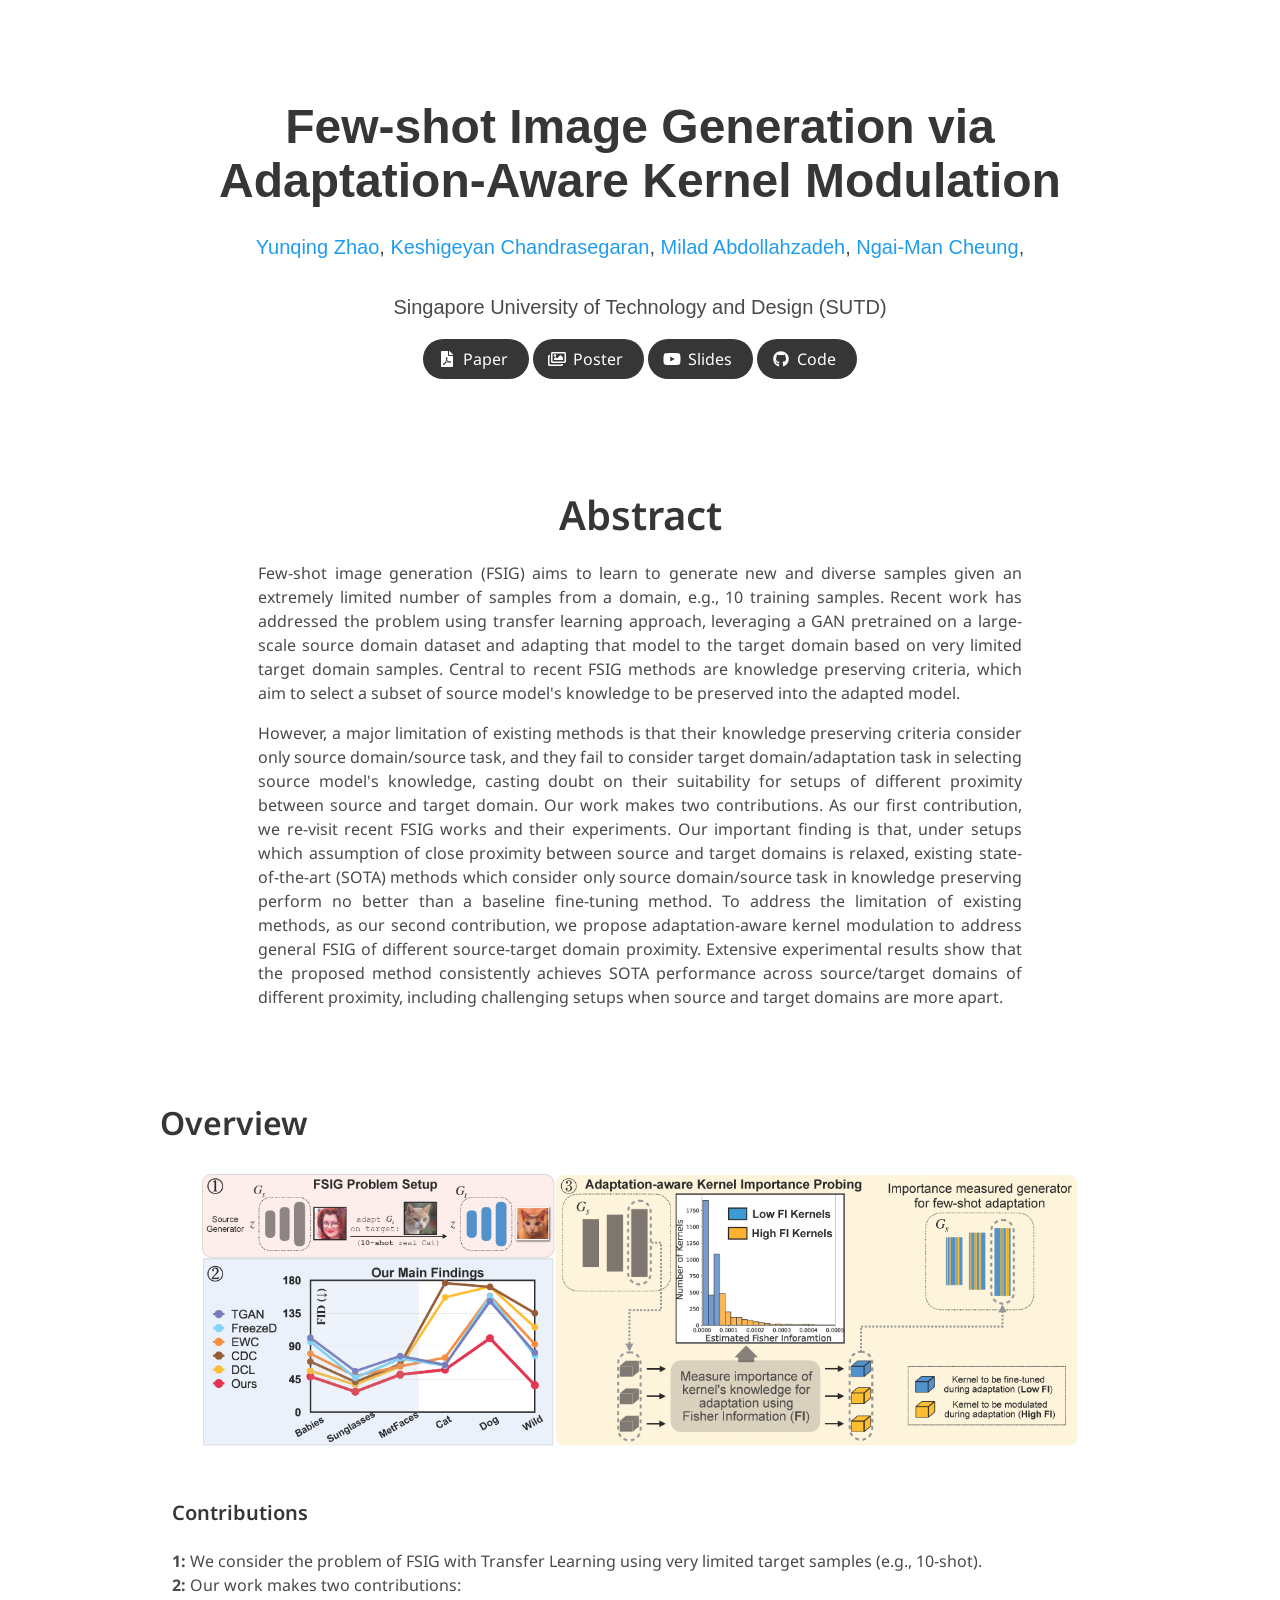
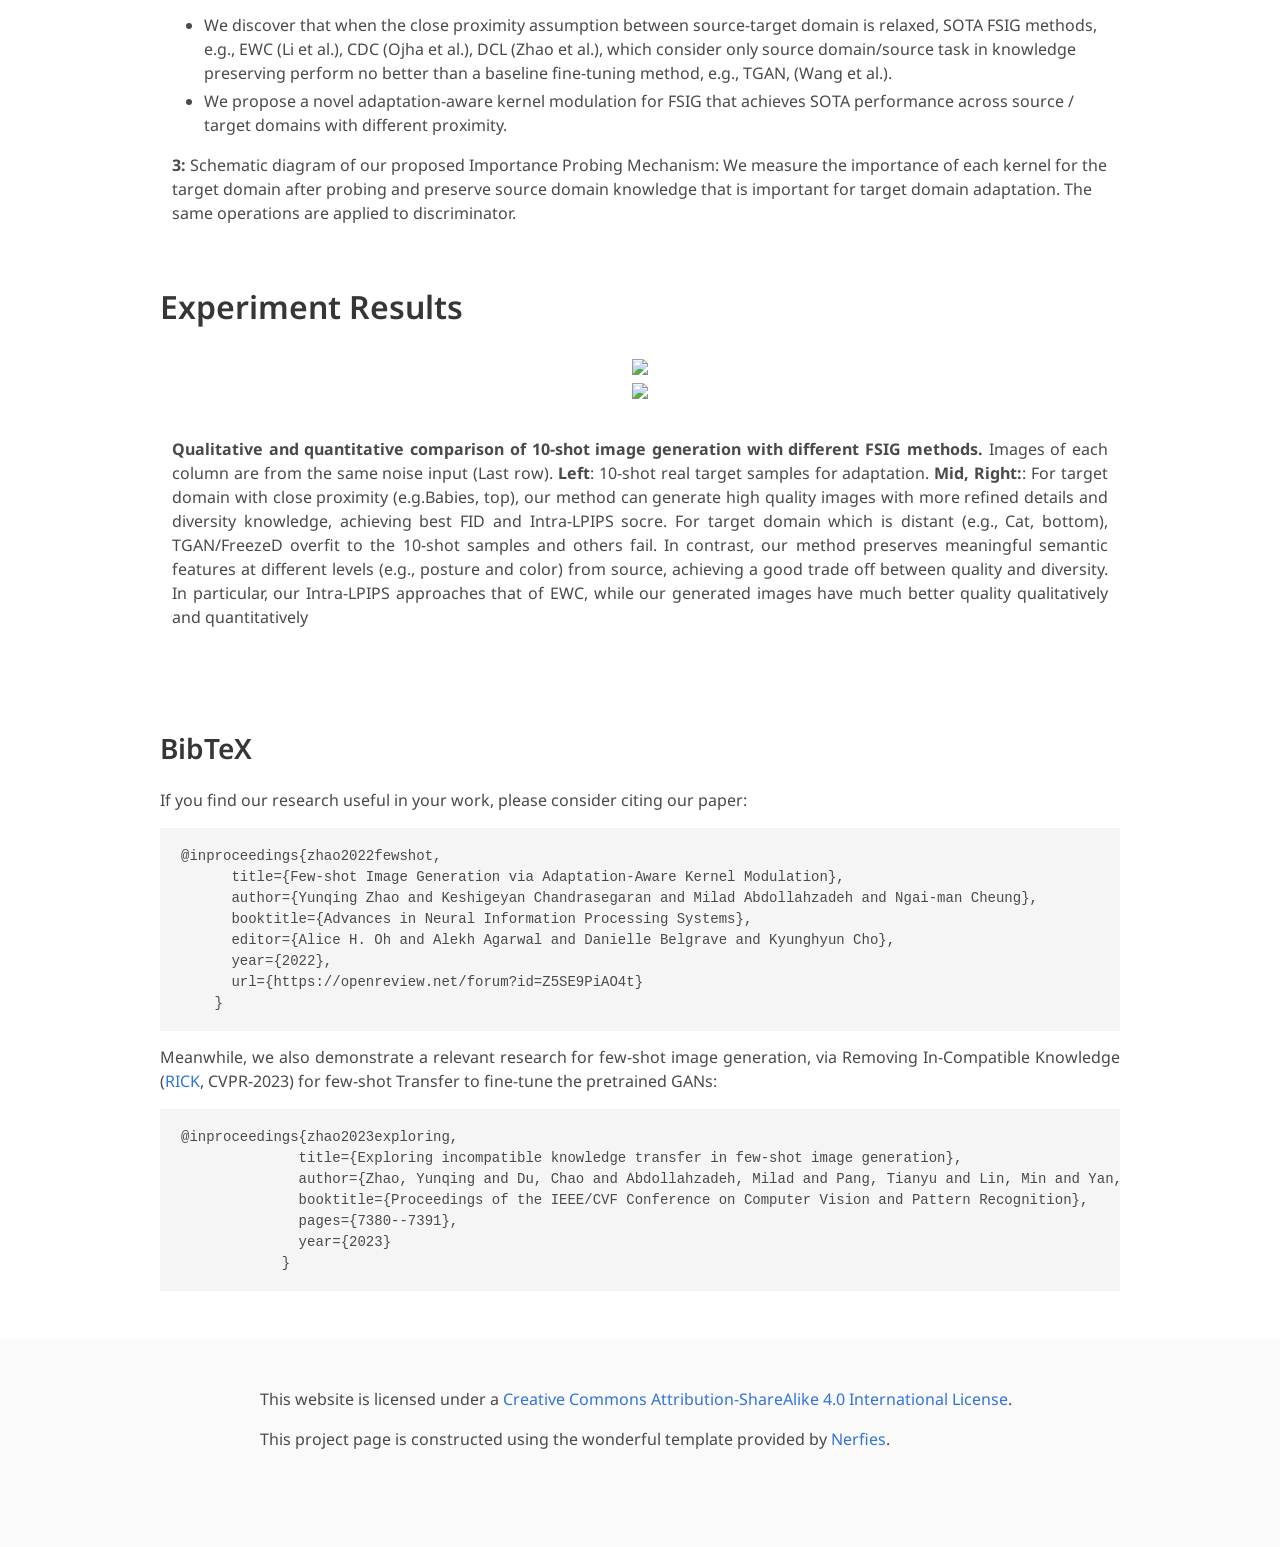
==== commit 7ede3d96: "fix typos" ====
--- a/index.html
+++ b/index.html
@@ -63,20 +63,20 @@
           <h1 class="title is-1 publication-title">Few-shot Image Generation via  <br> Adaptation-Aware Kernel Modulation </h1>
           <div class="is-size-5 publication-authors">
             <span class="author-block">
-              <a href="https://www.linkedin.com/in/yunqing-zhao/">Yunqing Zhao</a><sup>1</sup>,</span>
+              <a href="https://www.linkedin.com/in/yunqing-zhao/">Yunqing Zhao</a>,</span>
             <span class="author-block">
-              <a href="https://duchao0726.github.io/">Keshigeyan Chandrasegaran</a><sup>1</sup>,
+              <a href="https://duchao0726.github.io/">Keshigeyan Chandrasegaran</a>,
             </span>
             <span class="author-block">
-              <a href="https://miladabd.github.io/">Milad Abdollahzadeh</a><sup>1</sup>,
+              <a href="https://miladabd.github.io/">Milad Abdollahzadeh</a>,
             </span>
             <span class="author-block">
-              <a href="https://p2333.github.io/">Ngai-Man Cheung</a><sup>1</sup>,
+              <a href="https://p2333.github.io/">Ngai-Man Cheung</a>,
 			      </span><br>
             <br>
           </div>
           <div class="is-size-5 publication-authors">
-            <span class="author-block"><sup>1</sup>Singapore University of Technology and Design (SUTD)</span><br>
+            <span class="author-block">Singapore University of Technology and Design (SUTD)</span><br>
           </div>
 
           <div class="column has-text-centered">
@@ -440,17 +440,17 @@
             <tr>
               <td>
                 <p style="text-align:justify; text-justify:inter-ideograph;"> 
-                              Qualitative and quantitative comparison of 10-shot image generation with different FSIG methods. 
-                              Images of each column are from the same noise input (Last row).
-                              <b>Left</b>:
-                              10-shot real target samples for adaptation.
-                              <b>Mid, Right:</b>: For target domain with close proximity (e.g.Babies, top),
-                              our method can generate high quality images with more refined details and diversity knowledge,
-                              achieving best FID and Intra-LPIPS socre. For target domain which is distant (e.g., Cat, bottom),
-                              TGAN/FreezeD overfit to the 10-shot samples and others fail. In contrast, our method preserves
-                              meaningful semantic features at different levels (e.g., posture and color) from source, achieving a
-                              good trade off between quality and diversity. In particular, our Intra-LPIPS approaches that of EWC,
-                              while our generated images have much better quality qualitatively and quantitatively
+                  <b>Qualitative and quantitative comparison of 10-shot image generation with different FSIG methods.</b>
+                  Images of each column are from the same noise input (Last row).
+                  <b>Left</b>:
+                  10-shot real target samples for adaptation.
+                  <b>Mid, Right:</b>: For target domain with close proximity (e.g.Babies, top),
+                  our method can generate high quality images with more refined details and diversity knowledge,
+                  achieving best FID and Intra-LPIPS socre. For target domain which is distant (e.g., Cat, bottom),
+                  TGAN/FreezeD overfit to the 10-shot samples and others fail. In contrast, our method preserves
+                  meaningful semantic features at different levels (e.g., posture and color) from source, achieving a
+                  good trade off between quality and diversity. In particular, our Intra-LPIPS approaches that of EWC,
+                  while our generated images have much better quality qualitatively and quantitatively
               </td>
             </tr>
           </center>
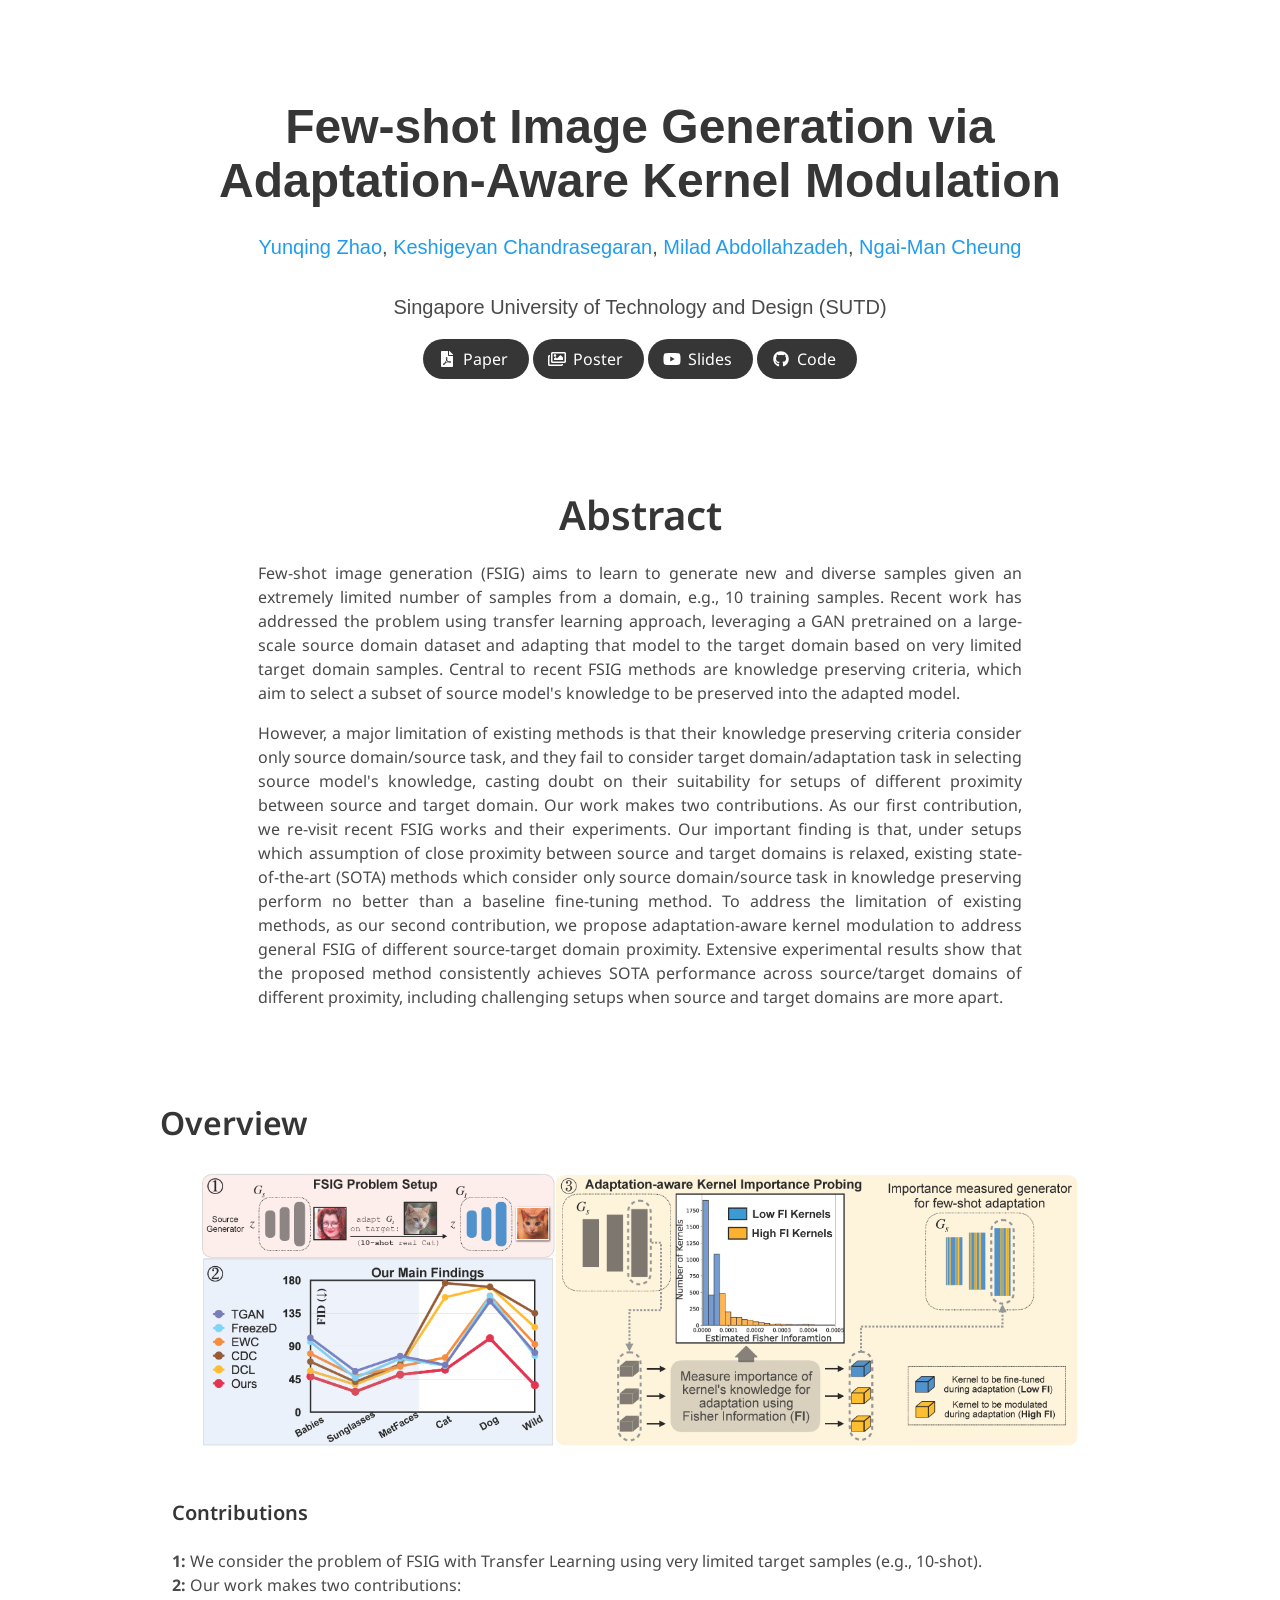
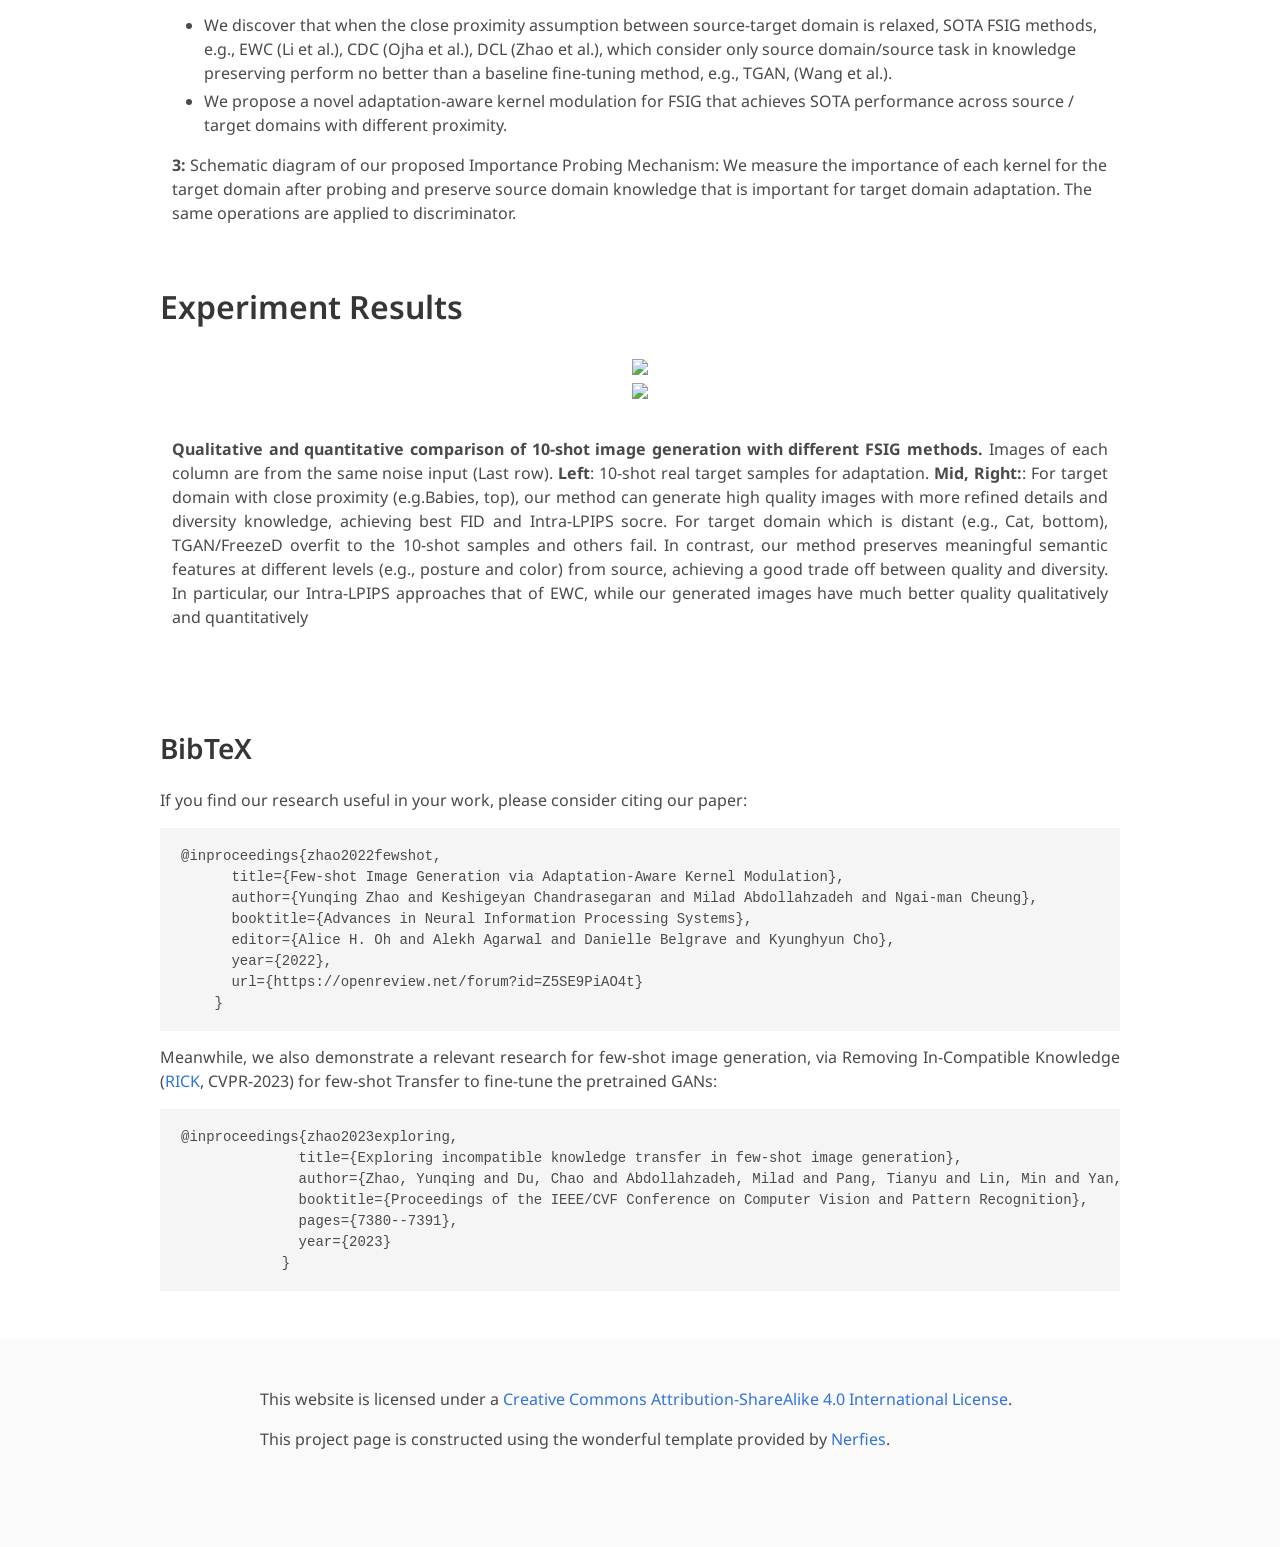
==== commit deed5119: "fix typos" ====
--- a/index.html
+++ b/index.html
@@ -71,7 +71,7 @@
               <a href="https://miladabd.github.io/">Milad Abdollahzadeh</a>,
             </span>
             <span class="author-block">
-              <a href="https://p2333.github.io/">Ngai-Man Cheung</a>,
+              <a href="https://p2333.github.io/">Ngai-Man Cheung</a>
 			      </span><br>
             <br>
           </div>
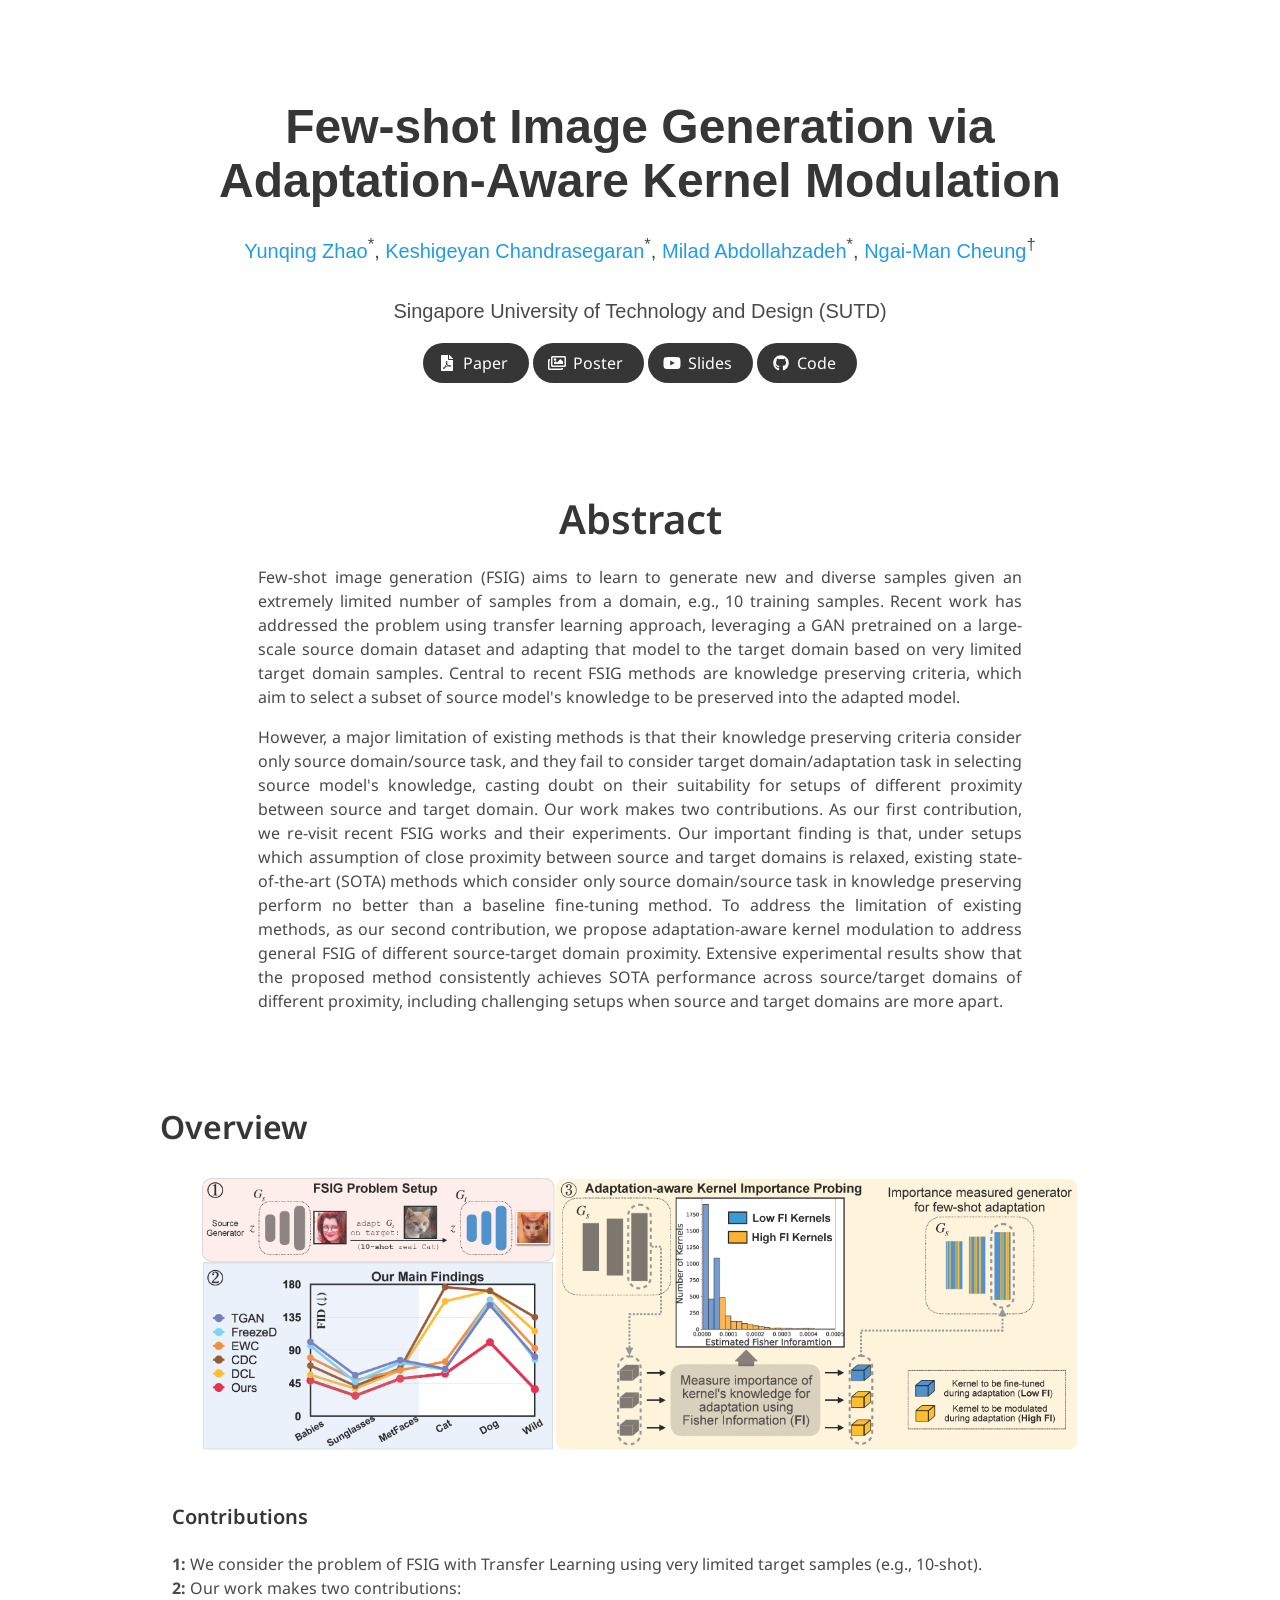
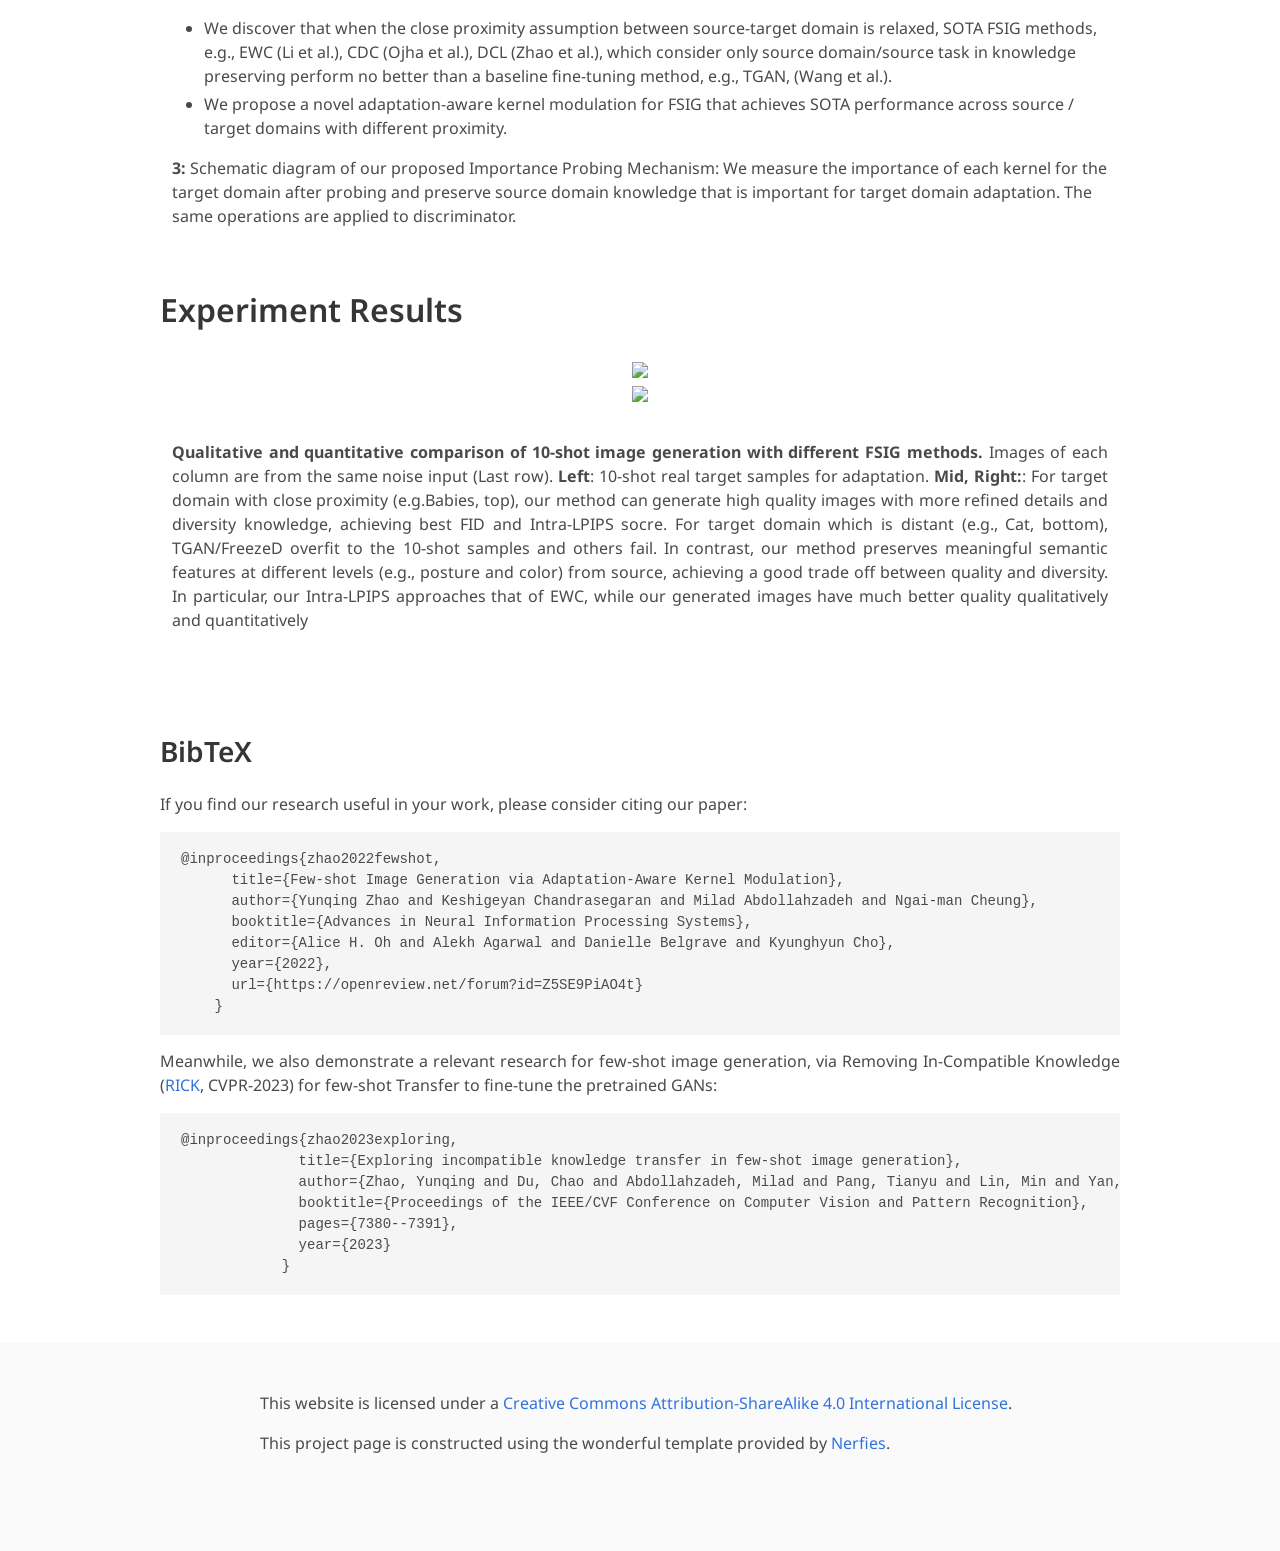
==== commit 9dcbccef: "add info" ====
--- a/index.html
+++ b/index.html
@@ -63,15 +63,15 @@
           <h1 class="title is-1 publication-title">Few-shot Image Generation via  <br> Adaptation-Aware Kernel Modulation </h1>
           <div class="is-size-5 publication-authors">
             <span class="author-block">
-              <a href="https://www.linkedin.com/in/yunqing-zhao/">Yunqing Zhao</a>,</span>
+              <a href="https://www.linkedin.com/in/yunqing-zhao/">Yunqing Zhao</a><sup>*</sup>,</span>
             <span class="author-block">
-              <a href="https://duchao0726.github.io/">Keshigeyan Chandrasegaran</a>,
+              <a href="https://keshik6.github.io/">Keshigeyan Chandrasegaran</a><sup>*</sup>,
             </span>
             <span class="author-block">
-              <a href="https://miladabd.github.io/">Milad Abdollahzadeh</a>,
+              <a href="https://miladabd.github.io/">Milad Abdollahzadeh</a><sup>*</sup>,
             </span>
             <span class="author-block">
-              <a href="https://p2333.github.io/">Ngai-Man Cheung</a>
+              <a href="https://sites.google.com/site/mancheung0407/">Ngai-Man Cheung</a><sup>&#8224</sup>
 			      </span><br>
             <br>
           </div>
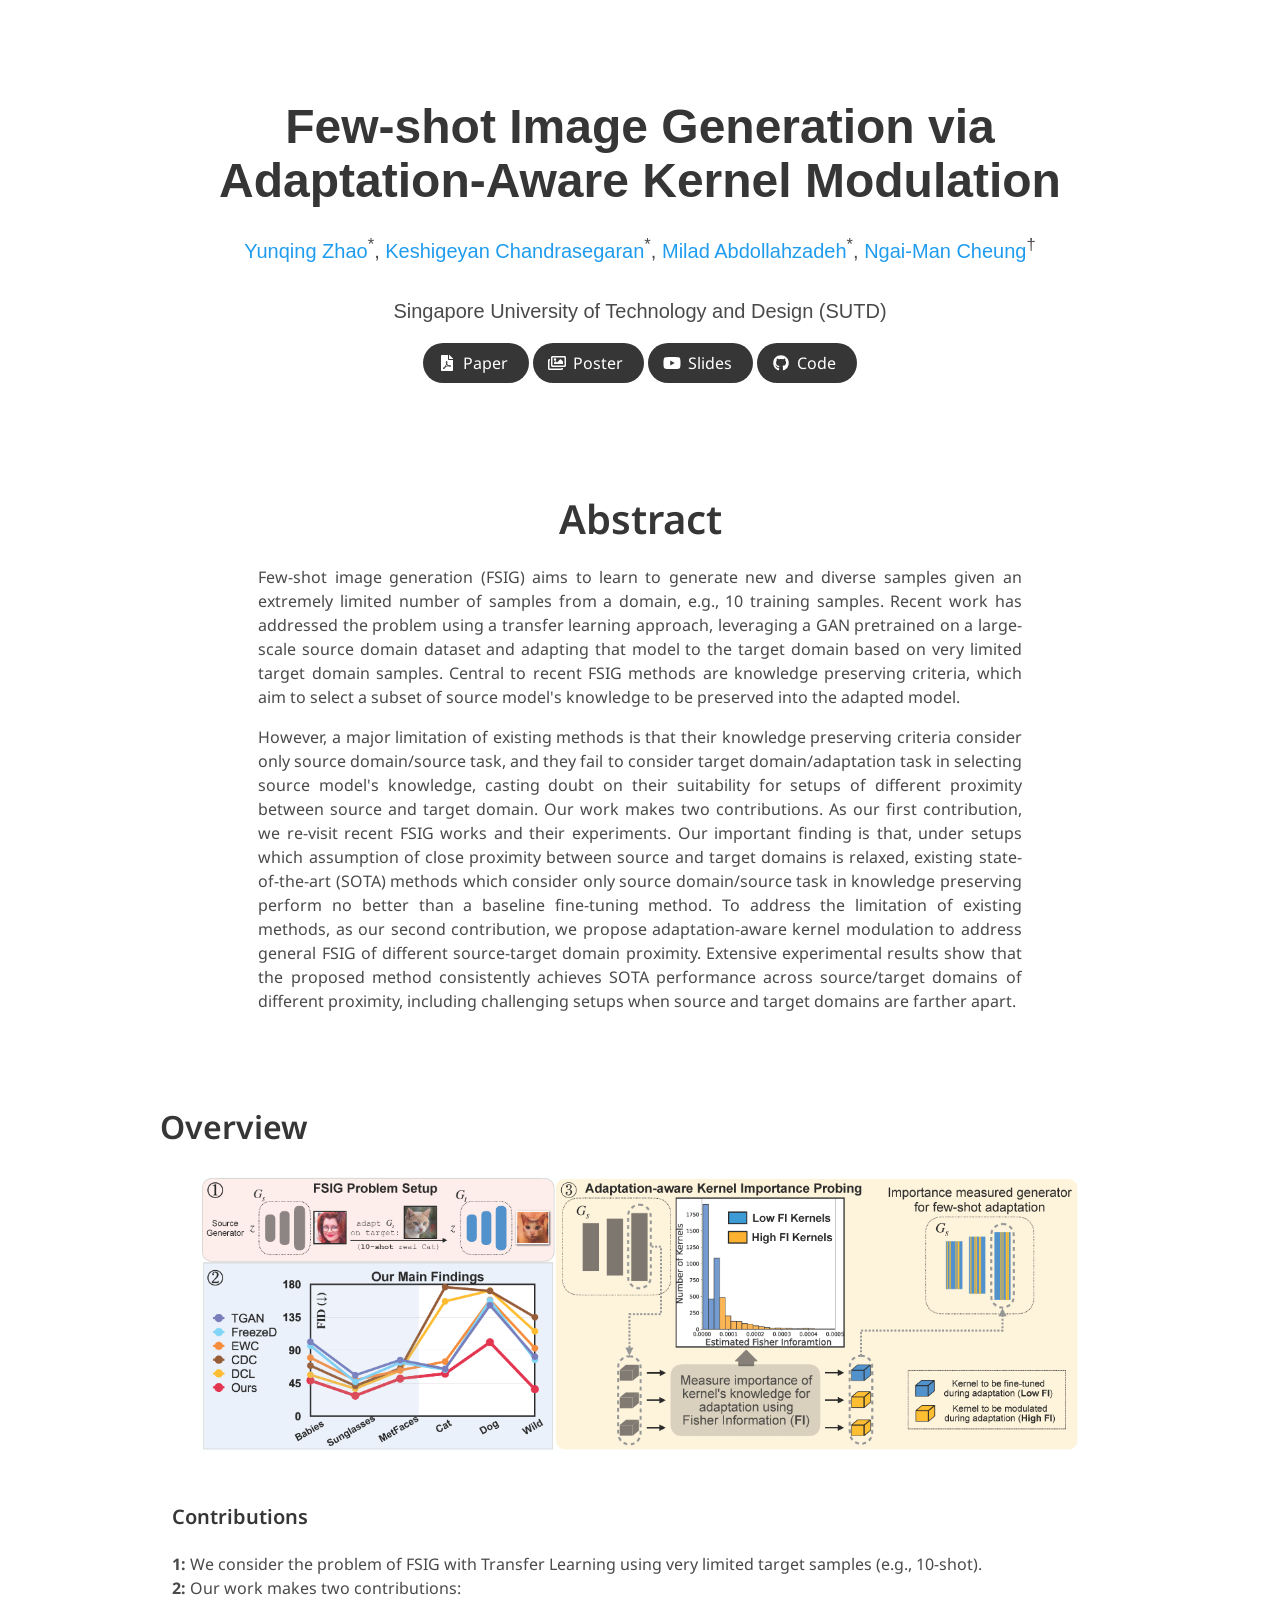
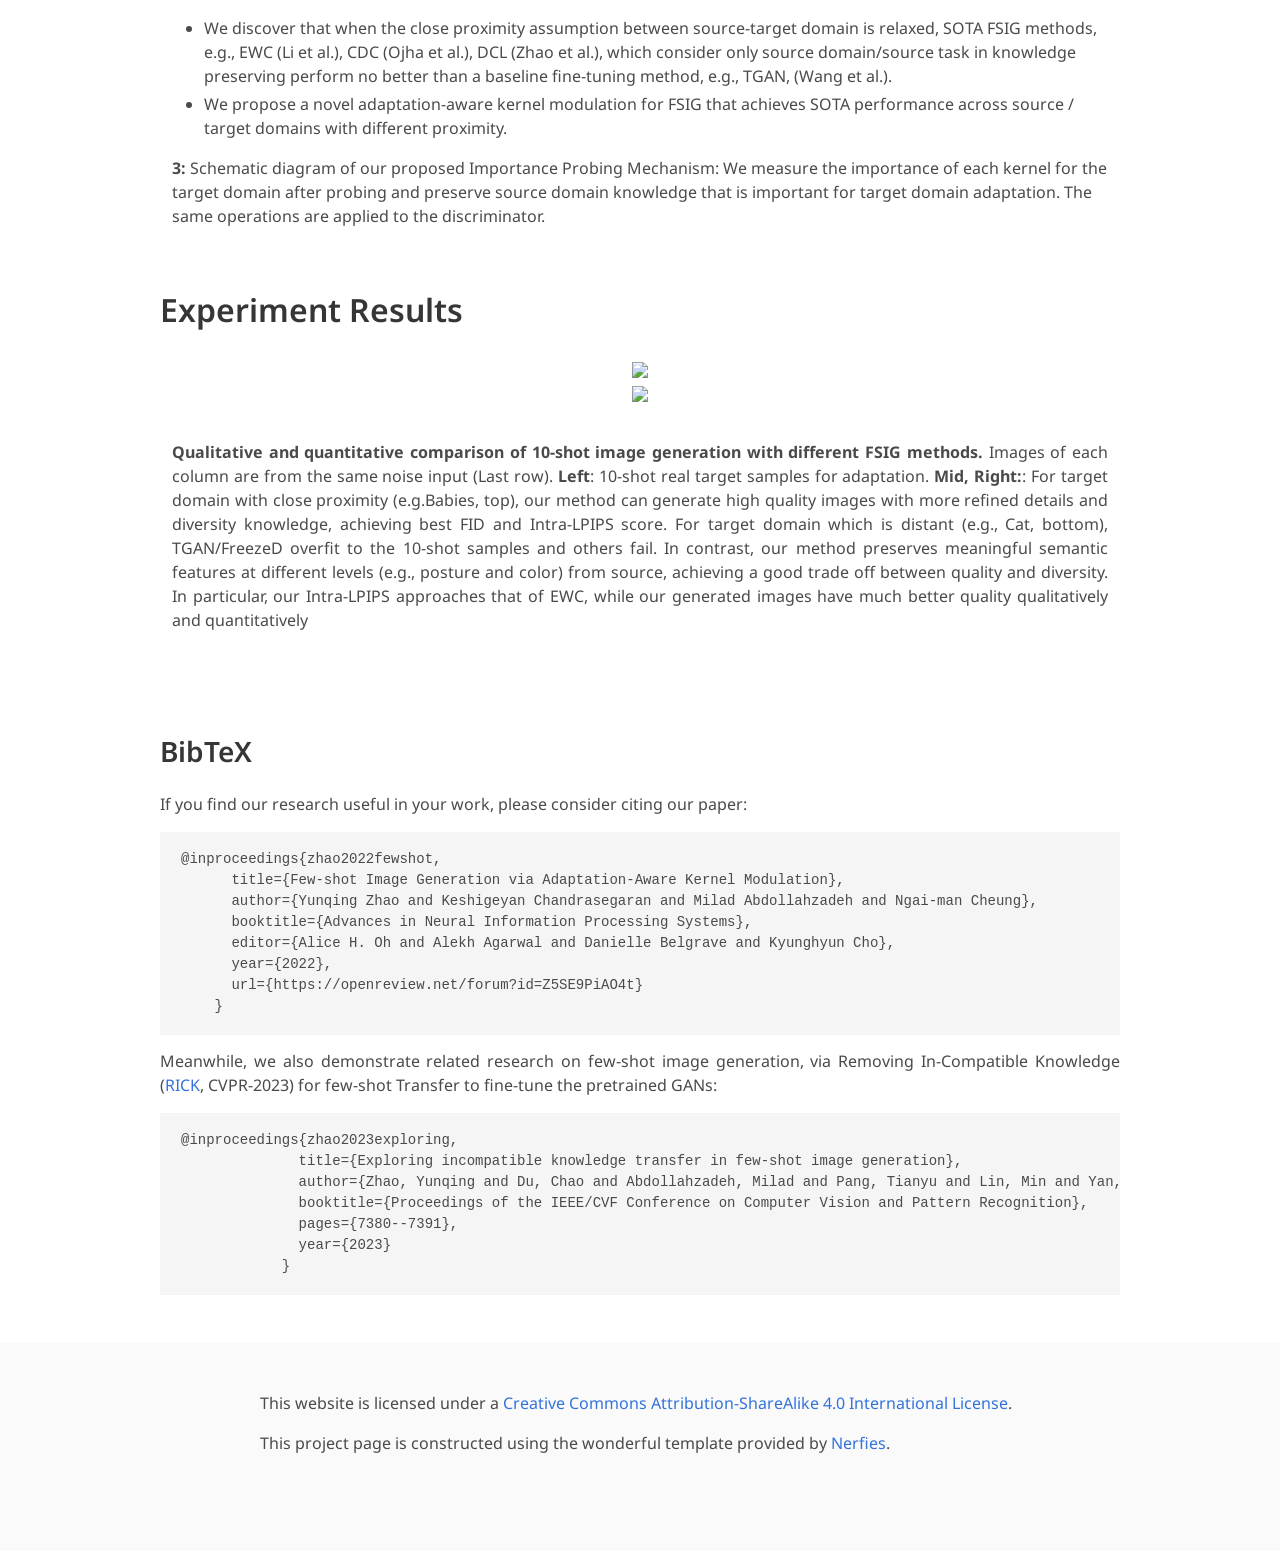
==== commit 18f9fee2: "docs: polish project page grammar" ====
--- a/index.html
+++ b/index.html
@@ -222,7 +222,7 @@
         <div class="content has-text-justified">
         <p>
 			    Few-shot image generation (FSIG) aims to learn to generate new and diverse samples given an extremely limited number of samples from a domain, e.g., 10 training samples. 
-          Recent work has addressed the problem using transfer learning approach, leveraging a GAN pretrained on a large-scale source domain dataset and adapting 
+          Recent work has addressed the problem using a transfer learning approach, leveraging a GAN pretrained on a large-scale source domain dataset and adapting
           that model to the target domain based on very limited target domain samples. Central to recent FSIG methods are knowledge preserving criteria, 
           which aim to select a subset of source model's knowledge to be preserved into the adapted model. 
         </p>
@@ -236,7 +236,7 @@
           To address the limitation of existing methods, as our second contribution, 
           we propose adaptation-aware kernel modulation to address general FSIG of different source-target domain proximity. 
           Extensive experimental results show that the proposed method consistently achieves SOTA performance across source/target domains of different proximity, 
-          including challenging setups when source and target domains are more apart.
+          including challenging setups when source and target domains are farther apart.
         </p>
         </div>
       </div>
@@ -397,7 +397,7 @@
 							<b>3: </b>
 							Schematic diagram of our proposed Importance Probing Mechanism: 
               We measure the importance of each kernel for the target domain after probing and preserve source domain knowledge that is important for target domain adaptation. 
-              The same operations are applied to discriminator.
+              The same operations are applied to the discriminator.
 						</td>
 					</tr>
 				</table>
@@ -446,7 +446,7 @@
                   10-shot real target samples for adaptation.
                   <b>Mid, Right:</b>: For target domain with close proximity (e.g.Babies, top),
                   our method can generate high quality images with more refined details and diversity knowledge,
-                  achieving best FID and Intra-LPIPS socre. For target domain which is distant (e.g., Cat, bottom),
+                  achieving best FID and Intra-LPIPS score. For target domain which is distant (e.g., Cat, bottom),
                   TGAN/FreezeD overfit to the 10-shot samples and others fail. In contrast, our method preserves
                   meaningful semantic features at different levels (e.g., posture and color) from source, achieving a
                   good trade off between quality and diversity. In particular, our Intra-LPIPS approaches that of EWC,
@@ -481,7 +481,7 @@
     }</code></pre>
           <div class="content has-text-justified">
             <p>
-				Meanwhile, we also demonstrate a relevant research for few-shot image generation, via Removing In-Compatible Knowledge (<a href="https://yunqing-me.github.io/RICK/">RICK</a>, CVPR-2023) for few-shot Transfer to fine-tune the pretrained GANs: </a>
+				Meanwhile, we also demonstrate related research on few-shot image generation, via Removing In-Compatible Knowledge (<a href="https://yunqing-me.github.io/RICK/">RICK</a>, CVPR-2023) for few-shot Transfer to fine-tune the pretrained GANs: </a>
             </p>
             <pre><code>@inproceedings{zhao2023exploring,
               title={Exploring incompatible knowledge transfer in few-shot image generation},
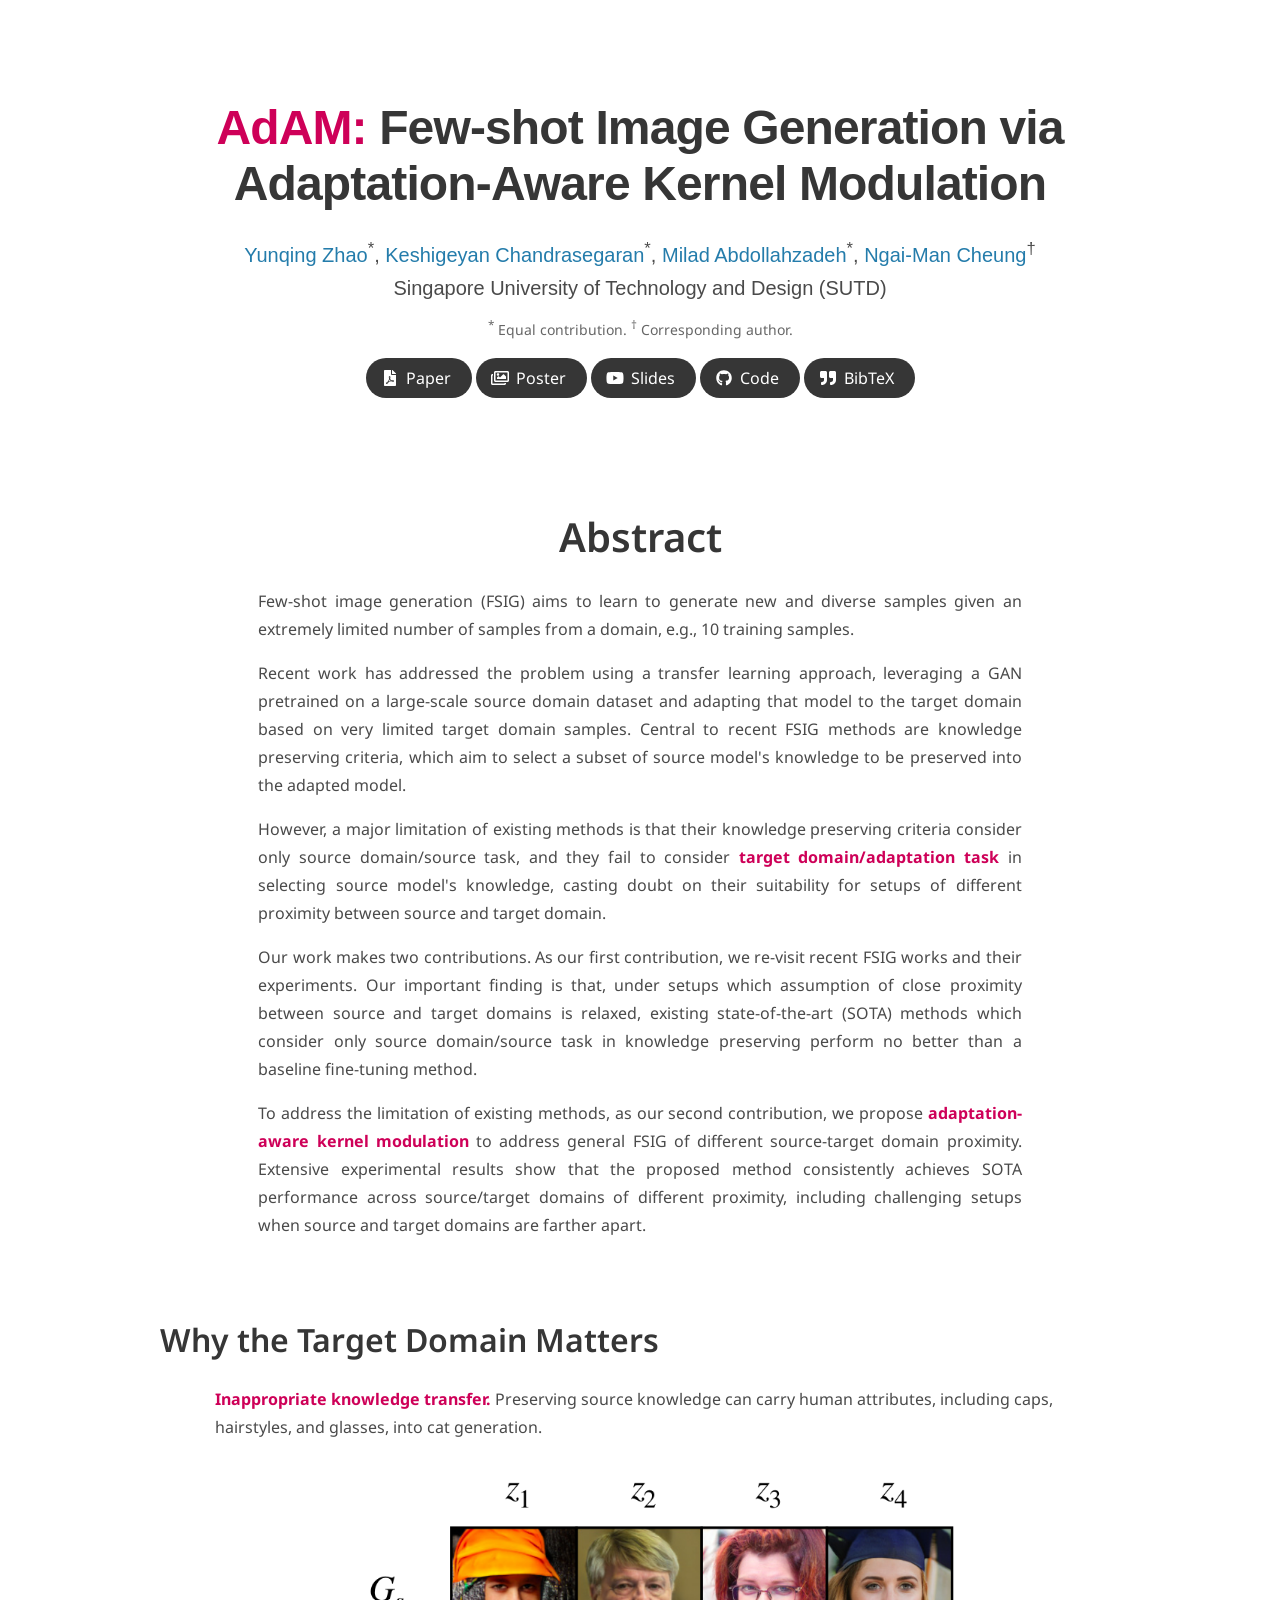
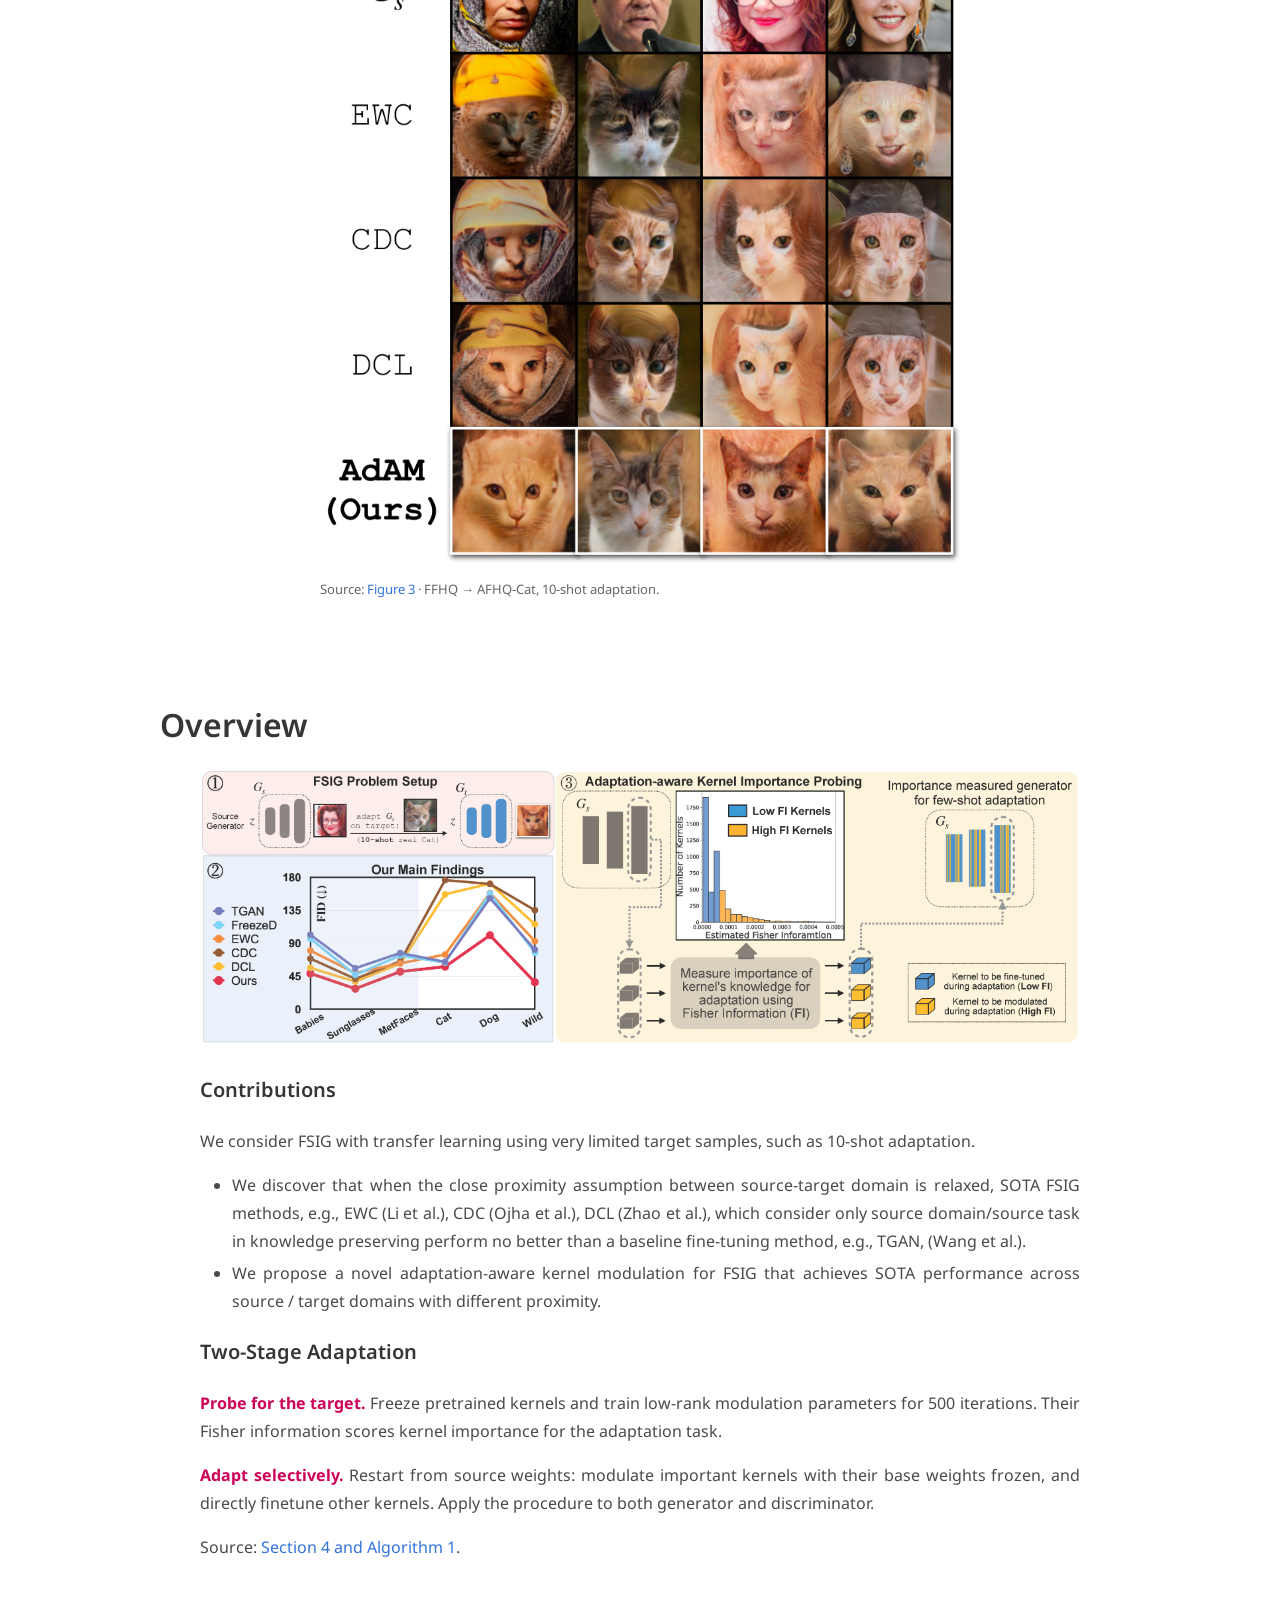
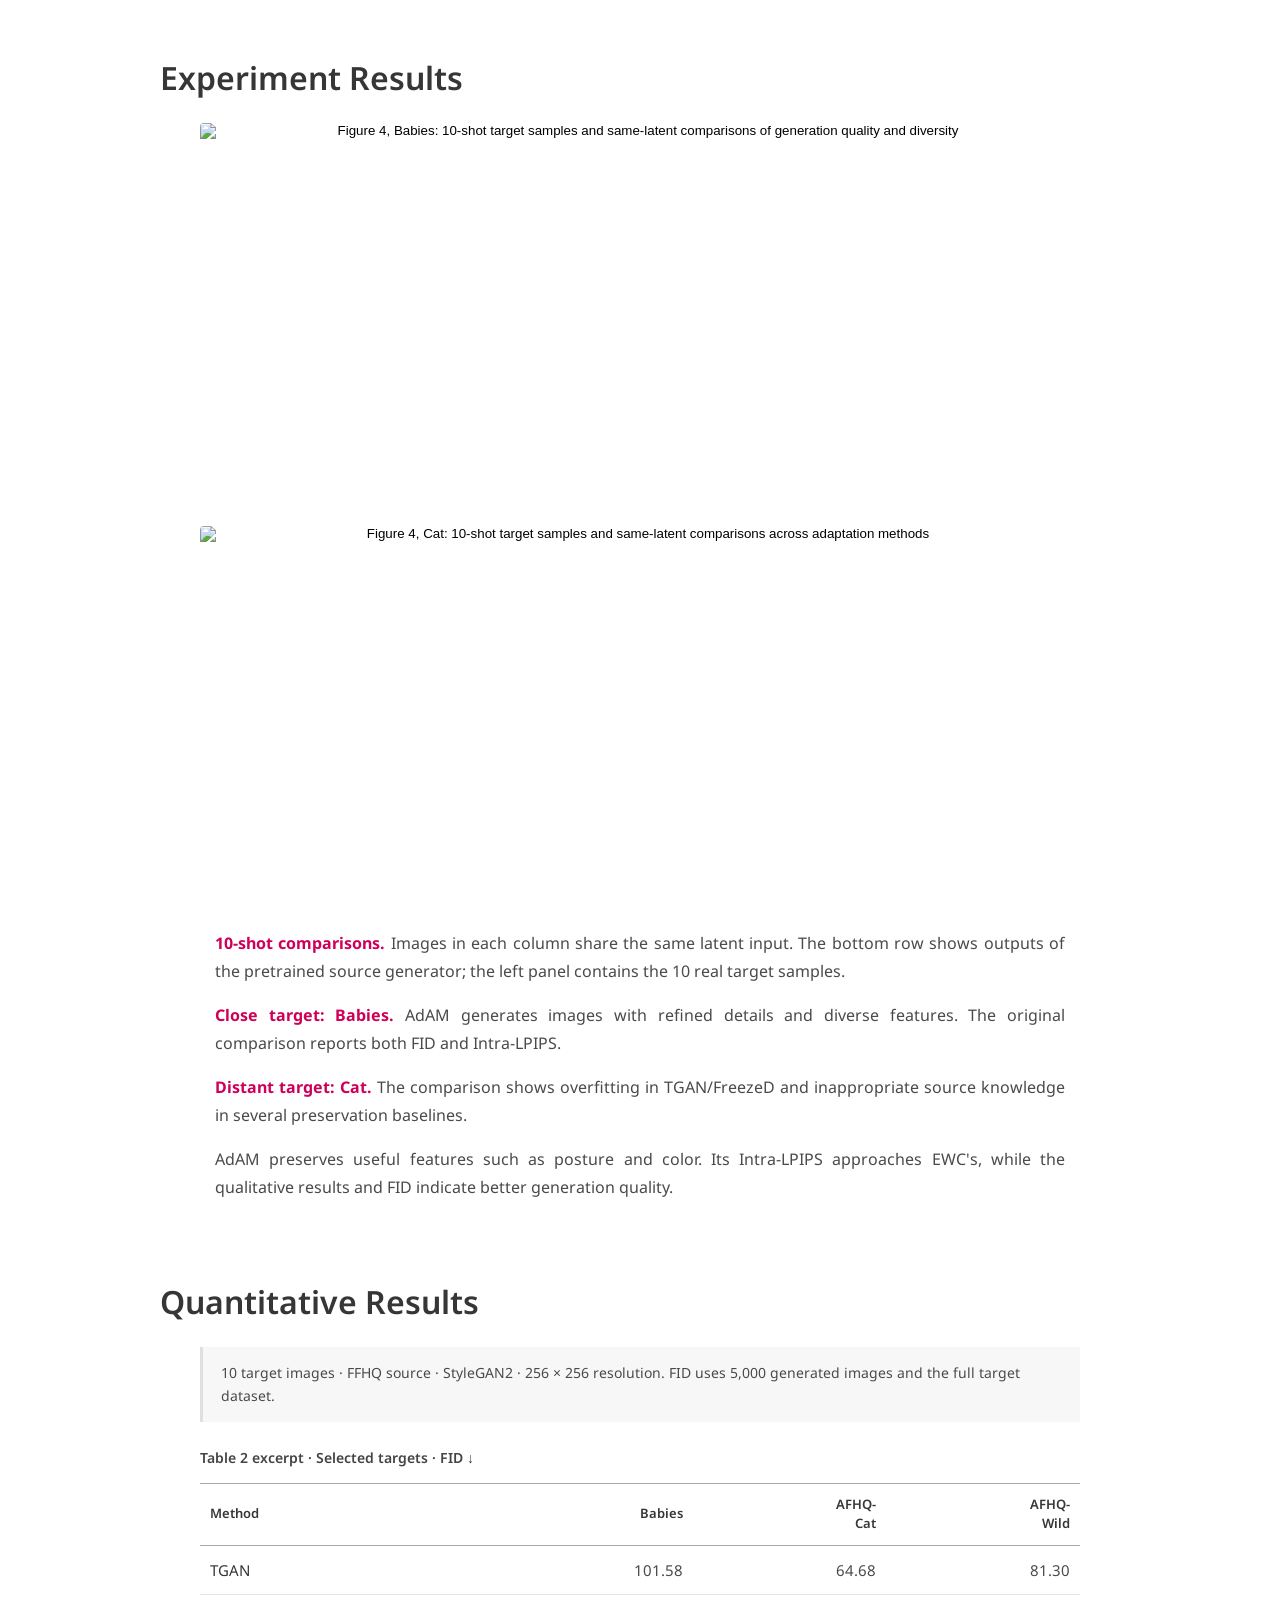
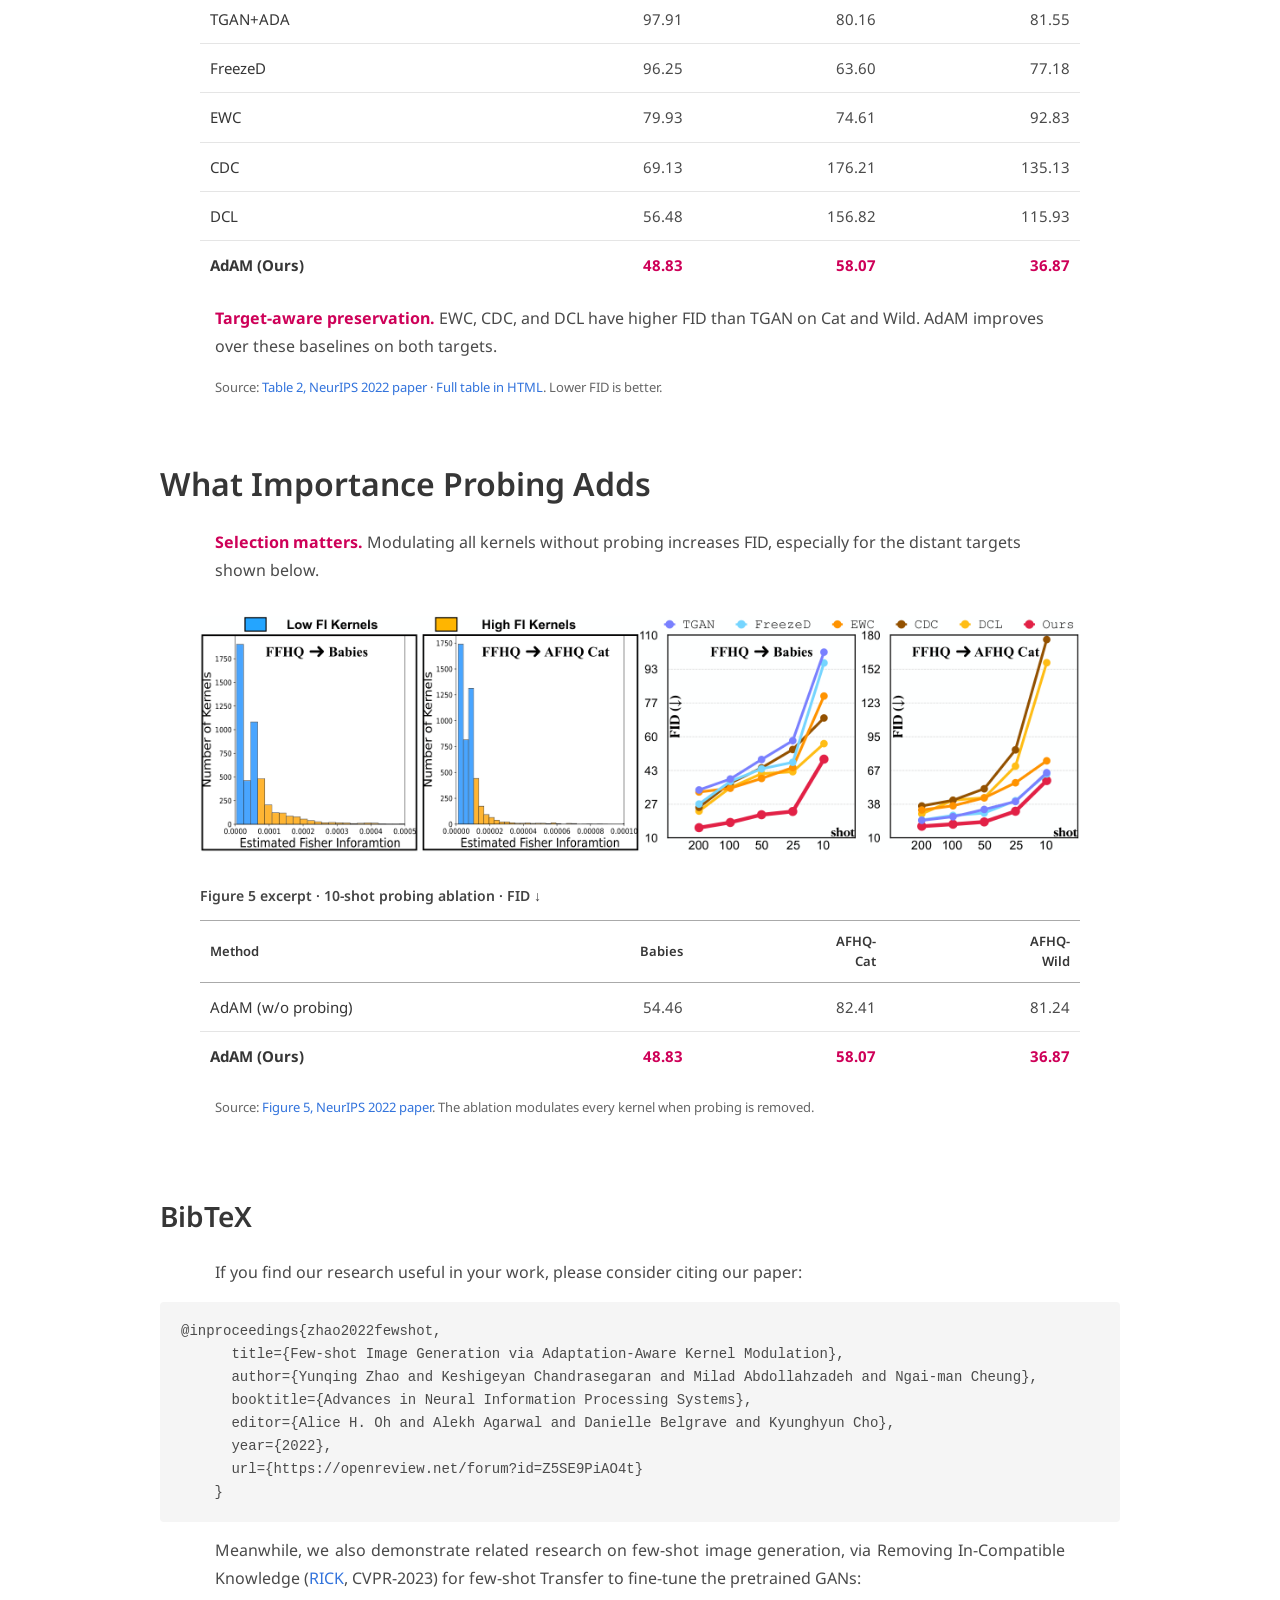
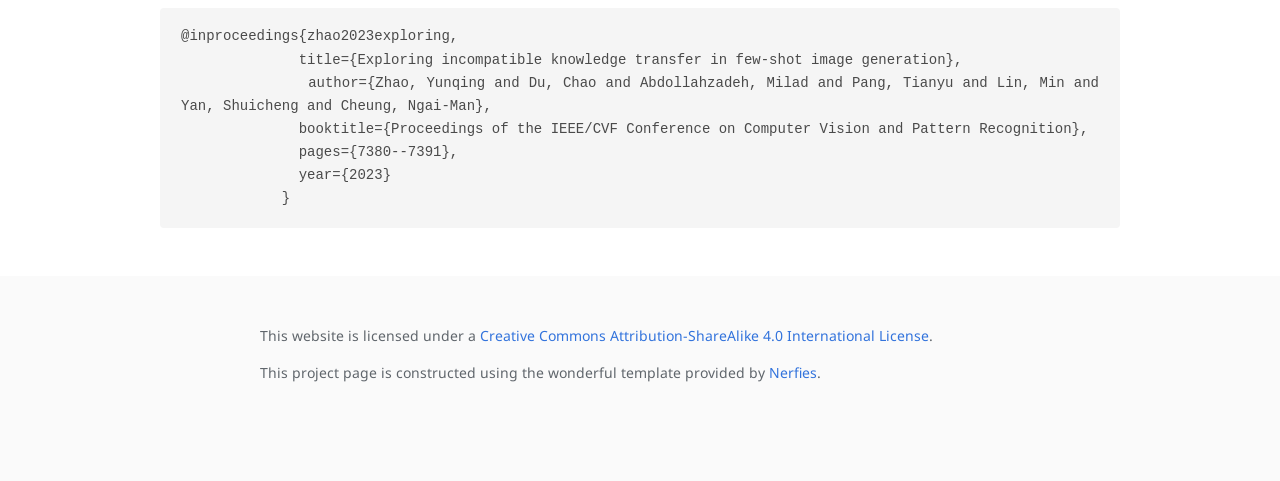
==== commit 32264402: "Polish AdAM page with original-paper findings and results" ====
--- a/index.html
+++ b/index.html
@@ -1,66 +1,37 @@
 <!DOCTYPE html>
-<html>
+<html lang="en">
 <head>
   <meta charset="utf-8">
-  <meta name="description"
-        content="Deformable Neural Radiance Fields creates free-viewpoint portraits (nerfies) from casually captured videos.">
-  <meta name="keywords" content="Nerfies, D-NeRF, NeRF">
+  <meta name="description" content="AdAM: adaptation-aware kernel modulation for few-shot image generation. Original results on domain proximity, target-aware knowledge selection, and importance probing.">
+  <meta name="keywords" content="AdAM, few-shot image generation, adaptation-aware kernel modulation, transfer learning">
   <meta name="viewport" content="width=device-width, initial-scale=1">
-  <title>AdAM: Parameter-Efficient Few-shot Image Generation</title>
-
-  <!-- Global site tag (gtag.js) - Google Analytics -->
-  <script async src="https://www.googletagmanager.com/gtag/js?id=G-PYVRSFMDRL"></script>
-  <script>
-    window.dataLayer = window.dataLayer || [];
-
-    function gtag() {
-      dataLayer.push(arguments);
-    }
-
-    gtag('js', new Date());
-
-    gtag('config', 'G-PYVRSFMDRL');
-  </script>
-
-  <link href="https://fonts.googleapis.com/css?family=Google+Sans|Noto+Sans|Castoro"
-        rel="stylesheet">
-
+  <link rel="canonical" href="https://yunqing-me.github.io/AdAM/">
+  <meta property="og:type" content="website">
+  <meta property="og:title" content="AdAM: Few-shot Image Generation via Adaptation-Aware Kernel Modulation">
+  <meta property="og:description" content="AdAM: adaptation-aware kernel modulation for few-shot image generation. Original results on domain proximity, target-aware knowledge selection, and importance probing.">
+  <meta property="og:url" content="https://yunqing-me.github.io/AdAM/">
+  <meta property="og:image" content="https://yunqing-me.github.io/AdAM/resources/overview.png">
+  <meta property="og:image:alt" content="AdAM: target-aware knowledge selection and kernel modulation for few-shot image generation.">
+  <meta name="twitter:card" content="summary_large_image">
+  <title>AdAM: Few-shot Image Generation via Adaptation-Aware Kernel Modulation</title>
+  <link href="https://fonts.googleapis.com/css?family=Google+Sans|Noto+Sans|Castoro" rel="stylesheet">
   <link rel="stylesheet" href="./static/css/bulma.min.css">
-  <link rel="stylesheet" href="./static/css/bulma-carousel.min.css">
-  <link rel="stylesheet" href="./static/css/bulma-slider.min.css">
-  <link rel="stylesheet" href="./static/css/fontawesome.all.min.css">
-  <link rel="stylesheet"
-        href="https://cdn.jsdelivr.net/gh/jpswalsh/academicons@1/css/academicons.min.css">
+  <link rel="stylesheet" href="https://cdn.jsdelivr.net/gh/jpswalsh/academicons@1/css/academicons.min.css">
   <link rel="stylesheet" href="./static/css/index.css">
+  <link rel="stylesheet" href="./static/css/polish.css">
   <!-- <link rel="icon" href="./static/images/favicon.svg"> -->
-
-  <script src="https://ajax.googleapis.com/ajax/libs/jquery/3.5.1/jquery.min.js"></script>
   <script defer src="./static/js/fontawesome.all.min.js"></script>
-  <script src="./static/js/bulma-carousel.min.js"></script>
-  <script src="./static/js/bulma-slider.min.js"></script>
-  <script src="./static/js/index.js"></script>
+  <script defer src="./static/js/polish.js"></script>
 </head>
 <body>
-
-<nav class="navbar" role="navigation" aria-label="main navigation">
-  <div class="navbar-brand">
-    <a role="button" class="navbar-burger" aria-label="menu" aria-expanded="false">
-      <span aria-hidden="true"></span>
-      <span aria-hidden="true"></span>
-      <span aria-hidden="true"></span>
-    </a>
-  </div>
-
-  </div>
-</nav>
-
-
+<div class="navbar" aria-hidden="true"></div>
+<main>
 <section class="hero">
   <div class="hero-body">
     <div class="container is-max-desktop">
       <div class="columns is-centered">
         <div class="column has-text-centered">
-          <h1 class="title is-1 publication-title">Few-shot Image Generation via  <br> Adaptation-Aware Kernel Modulation </h1>
+          <h1 class="title is-1 publication-title"><span class="key-finding">AdAM:</span> Few-shot Image Generation via Adaptation-Aware Kernel Modulation</h1>
           <div class="is-size-5 publication-authors">
             <span class="author-block">
               <a href="https://www.linkedin.com/in/yunqing-zhao/">Yunqing Zhao</a><sup>*</sup>,</span>
@@ -71,65 +42,39 @@
               <a href="https://miladabd.github.io/">Milad Abdollahzadeh</a><sup>*</sup>,
             </span>
             <span class="author-block">
-              <a href="https://sites.google.com/site/mancheung0407/">Ngai-Man Cheung</a><sup>&#8224</sup>
-			      </span><br>
-            <br>
-          </div>
+              <a href="https://sites.google.com/site/mancheung0407/">Ngai-Man Cheung</a><sup>†</sup>
+			      </span></div>
           <div class="is-size-5 publication-authors">
             <span class="author-block">Singapore University of Technology and Design (SUTD)</span><br>
           </div>
 
-          <div class="column has-text-centered">
+          <p class="author-note"><sup>*</sup> Equal contribution. <sup>†</sup> Corresponding author.</p><div class="column has-text-centered">
             <div class="publication-links">
-              <!-- PDF Link. -->
-              <span class="link-block">
-                <a href="https://proceedings.neurips.cc/paper_files/paper/2022/file/7b122d0a0dcb1a86ffa25ccba154652b-Paper-Conference.pdf"
-                   class="external-link button is-normal is-rounded is-dark">
+<span class="link-block"><a href="https://proceedings.neurips.cc/paper_files/paper/2022/file/7b122d0a0dcb1a86ffa25ccba154652b-Paper-Conference.pdf" class="external-link button is-normal is-rounded is-dark">
                   <span class="icon">
                       <i class="fas fa-file-pdf"></i>
                   </span>
                   <span>Paper</span>
-                </a>
-              </span>
-              <!-- <span class="link-block">
-                <a href=""
-                   class="external-link button is-normal is-rounded is-dark">
-                  <span class="icon">
-                      <i class="ai ai-arxiv"></i>
-                  </span>
-                  <span>arXiv</span>
-                </a>
-              </span> -->
-              <!-- Dataset Link. -->
-              <span class="link-block">
-                <a href="https://neurips.cc/media/PosterPDFs/NeurIPS%202022/d0ac1ed0c5cb9ecbca3d2496ec1ad984.png"
-                   class="external-link button is-normal is-rounded is-dark">
+                </a></span>
+<span class="link-block"><a href="https://neurips.cc/media/PosterPDFs/NeurIPS%202022/d0ac1ed0c5cb9ecbca3d2496ec1ad984.png" class="external-link button is-normal is-rounded is-dark">
                   <span class="icon">
                       <i class="far fa-images"></i>
                   </span>
                   <span>Poster</span>
-                  </a>
-              <!-- Video Link. -->
-              <span class="link-block">
-                <a href="https://drive.google.com/file/d/1hNSIlu0zhjGvqq-gG928jIICCCxuhFHz/view"
-                   class="external-link button is-normal is-rounded is-dark">
+                  </a></span>
+<span class="link-block"><a href="https://drive.google.com/file/d/1hNSIlu0zhjGvqq-gG928jIICCCxuhFHz/view" class="external-link button is-normal is-rounded is-dark">
                   <span class="icon">
                       <i class="fab fa-youtube"></i>
                   </span>
                   <span>Slides</span>
-                </a>
-              </span>
-              <!-- Code Link. -->
-              <span class="link-block">
-                <a href="https://github.com/yunqing-me/AdAM"
-                   class="external-link button is-normal is-rounded is-dark">
+                </a></span>
+<span class="link-block"><a href="https://github.com/yunqing-me/AdAM" class="external-link button is-normal is-rounded is-dark">
                   <span class="icon">
                       <i class="fab fa-github"></i>
                   </span>
                   <span>Code</span>
-                  </a>
-              </span>
-            </div>
+                  </a></span>
+<span class="link-block"><a href="#BibTeX" class="button is-normal is-rounded is-dark"><span class="icon" aria-hidden="true"><i class="fas fa-quote-right"></i></span><span>BibTeX</span></a></span></div>
 
           </div>
         </div>
@@ -138,338 +83,129 @@
   </div>
 </section>
 
-<!-- <section class="hero teaser">
-  <div class="container is-max-desktop">
-    <div class="hero-body">
-      <video id="teaser" autoplay muted loop playsinline height="100%">
-        <source src="./static/videos/teaser.mp4"
-                type="video/mp4">
-      </video>
-      <h2 class="subtitle has-text-centered">
-        <span class="dnerf">Nerfies</span> turns selfie videos from your phone into
-        free-viewpoint
-        portraits.
-      </h2>
-    </div>
-  </div>
-</section> -->
-
-
-<!-- <section class="hero is-light is-small">
-  <div class="hero-body">
-    <div class="container">
-      <div id="results-carousel" class="carousel results-carousel">
-        <div class="item item-steve">
-          <video poster="" id="steve" autoplay controls muted loop playsinline height="100%">
-            <source src="./static/videos/steve.mp4"
-                    type="video/mp4">
-          </video>
-        </div>
-        <div class="item item-chair-tp">
-          <video poster="" id="chair-tp" autoplay controls muted loop playsinline height="100%">
-            <source src="./static/videos/chair-tp.mp4"
-                    type="video/mp4">
-          </video>
-        </div>
-        <div class="item item-shiba">
-          <video poster="" id="shiba" autoplay controls muted loop playsinline height="100%">
-            <source src="./static/videos/shiba.mp4"
-                    type="video/mp4">
-          </video>
-        </div>
-        <div class="item item-fullbody">
-          <video poster="" id="fullbody" autoplay controls muted loop playsinline height="100%">
-            <source src="./static/videos/fullbody.mp4"
-                    type="video/mp4">
-          </video>
-        </div>
-        <div class="item item-blueshirt">
-          <video poster="" id="blueshirt" autoplay controls muted loop playsinline height="100%">
-            <source src="./static/videos/blueshirt.mp4"
-                    type="video/mp4">
-          </video>
-        </div>
-        <div class="item item-mask">
-          <video poster="" id="mask" autoplay controls muted loop playsinline height="100%">
-            <source src="./static/videos/mask.mp4"
-                    type="video/mp4">
-          </video>
-        </div>
-        <div class="item item-coffee">
-          <video poster="" id="coffee" autoplay controls muted loop playsinline height="100%">
-            <source src="./static/videos/coffee.mp4"
-                    type="video/mp4">
-          </video>
-        </div>
-        <div class="item item-toby">
-          <video poster="" id="toby" autoplay controls muted loop playsinline height="100%">
-            <source src="./static/videos/toby2.mp4"
-                    type="video/mp4">
-          </video>
-        </div>
-      </div>
-    </div>
-  </div>
-</section> -->
-
-
-<section class="section">
-  <div class="container is-max-desktop">
-    <!-- Abstract. -->
+<section class="section" id="abstract">
+  <div class="container is-max-desktop">
     <div class="columns is-centered has-text-centered">
       <div class="column is-four-fifths">
-        <h2 class="title is-2" >Abstract</h2>
+        <h2 class="title is-2">Abstract</h2>
         <div class="content has-text-justified">
-        <p>
-			    Few-shot image generation (FSIG) aims to learn to generate new and diverse samples given an extremely limited number of samples from a domain, e.g., 10 training samples. 
-          Recent work has addressed the problem using a transfer learning approach, leveraging a GAN pretrained on a large-scale source domain dataset and adapting
-          that model to the target domain based on very limited target domain samples. Central to recent FSIG methods are knowledge preserving criteria, 
-          which aim to select a subset of source model's knowledge to be preserved into the adapted model. 
-        </p>
-        <p>
-          However, a major limitation of existing methods is that their knowledge preserving criteria consider only source domain/source task, 
-          and they fail to consider target domain/adaptation task in selecting source model's knowledge, 
-          casting doubt on their suitability for setups of different proximity between source and target domain. 
-          Our work makes two contributions. As our first contribution, we re-visit recent FSIG works and their experiments. 
-          Our important finding is that, under setups which assumption of close proximity between source and target domains is relaxed, 
-          existing state-of-the-art (SOTA) methods which consider only source domain/source task in knowledge preserving perform no better than a baseline fine-tuning method. 
-          To address the limitation of existing methods, as our second contribution, 
-          we propose adaptation-aware kernel modulation to address general FSIG of different source-target domain proximity. 
-          Extensive experimental results show that the proposed method consistently achieves SOTA performance across source/target domains of different proximity, 
-          including challenging setups when source and target domains are farther apart.
-        </p>
-        </div>
-      </div>
-    </div>
-    <!--/ Abstract. -->
-
-    <!-- Paper video. -->
-    <!-- <div class="columns is-centered has-text-centered">
-      <div class="column is-four-fifths">
-        <h2 class="title is-3">Video</h2>
-        <div class="publication-video">
-          <iframe src="https://www.youtube.com/embed/MrKrnHhk8IA?rel=0&amp;showinfo=0"
-                  frameborder="0" allow="autoplay; encrypted-media" allowfullscreen></iframe>
-        </div>
-      </div>
-    </div> -->
-    <!--/ Paper video. -->
-  </div>
-</section>
-
-
-<section class="section">
-  <div class="container is-max-desktop">
-
-    <div class="columns is-centered">
-
-      <!-- Visual Effects. -->
-      <!-- <div class="column">
-        <div class="content">
-          <h2 class="title is-3">Visual Effects</h2>
-          <p>
-            Using <i>nerfies</i> you can create fun visual effects. This Dolly zoom effect
-            would be impossible without nerfies since it would require going through a wall.
-          </p>
-          <video id="dollyzoom" autoplay controls muted loop playsinline height="100%">
-            <source src="./static/videos/dollyzoom-stacked.mp4"
-                    type="video/mp4">
-          </video>
-        </div>
-      </div> -->
-      <!--/ Visual Effects. -->
-
-      <!-- Matting. -->
-      <!-- <div class="column">
-        <h2 class="title is-3">Matting</h2>
-        <div class="columns is-centered">
-          <div class="column content">
-            <p>
-              As a byproduct of our method, we can also solve the matting problem by ignoring
-              samples that fall outside of a bounding box during rendering.
-            </p>
-            <video id="matting-video" controls playsinline height="100%">
-              <source src="./static/videos/matting.mp4"
-                      type="video/mp4">
-            </video>
-          </div>
-
-        </div>
-      </div>
-    </div> -->
-    <!--/ Matting. -->
-
-    <!-- Animation. -->
-    <div class="columns is-centered">
-      <!-- <div class="column is-full-width"> -->
-        <!-- <h2 class="title is-3">Animation</h2> -->
-
-        <!-- Interpolating. -->
-        <!-- <h3 class="title is-4">Interpolating states</h3>
+<p>Few-shot image generation (FSIG) aims to learn to generate new and diverse samples given an extremely limited number of samples from a domain, e.g., 10 training samples.</p>
+<p>Recent work has addressed the problem using a transfer learning approach, leveraging a GAN pretrained on a large-scale source domain dataset and adapting that model to the target domain based on very limited target domain samples. Central to recent FSIG methods are knowledge preserving criteria, which aim to select a subset of source model&#x27;s knowledge to be preserved into the adapted model.</p>
+<p>However, a major limitation of existing methods is that their knowledge preserving criteria consider only source domain/source task, and they fail to consider <strong class="key-finding">target domain/adaptation task</strong> in selecting source model&#x27;s knowledge, casting doubt on their suitability for setups of different proximity between source and target domain.</p>
+<p>Our work makes two contributions. As our first contribution, we re-visit recent FSIG works and their experiments. Our important finding is that, under setups which assumption of close proximity between source and target domains is relaxed, existing state-of-the-art (SOTA) methods which consider only source domain/source task in knowledge preserving perform no better than a baseline fine-tuning method.</p>
+<p>To address the limitation of existing methods, as our second contribution, we propose <strong class="key-finding">adaptation-aware kernel modulation</strong> to address general FSIG of different source-target domain proximity. Extensive experimental results show that the proposed method consistently achieves SOTA performance across source/target domains of different proximity, including challenging setups when source and target domains are farther apart.</p>
+        </div>
+      </div>
+    </div>
+  </div>
+</section>
+
+<section class="section paper-extension" id="domain-proximity">
+  <div class="container is-max-desktop">
+    <div class="columns is-centered">
+      <div class="column is-full-width">
+        <h2 class="title is-3">Why the Target Domain Matters</h2>
+        <div class="content study-body">
+<p><strong class="key-finding">Inappropriate knowledge transfer.</strong> Preserving source knowledge can carry human attributes, including caps, hairstyles, and glasses, into cat generation.</p>
+<figure class="study-figure domain-figure"><img class="round" src="./resources/failure_cat_ours.png" width="852" height="923" alt="Figure 3: source-domain caps, hairstyles and glasses persist in cats generated by EWC, CDC and DCL; AdAM alleviates these artifacts" loading="lazy" decoding="async"><figcaption class="paper-source">Source: <a href="https://arxiv.org/html/2210.16559v3#S3.F3">Figure 3</a> · FFHQ → AFHQ-Cat, 10-shot adaptation.</figcaption></figure>
+        </div>
+      </div>
+    </div>
+  </div>
+</section>
+
+<section class="section" id="overview">
+  <div class="container is-max-desktop">
+    <div class="columns is-centered">
+      <div class="column is-full-width">
+        <h2 class="title is-3">Overview</h2>
         <div class="content has-text-justified">
-          <p>
-            We can also animate the scene by interpolating the deformation latent codes of two input
-            frames. Use the slider here to linearly interpolate between the left frame and the right
-            frame.
-          </p>
-        </div>
-        <div class="columns is-vcentered interpolation-panel">
-          <div class="column is-3 has-text-centered">
-            <img src="./static/images/interpolate_start.jpg"
-                 class="interpolation-image"
-                 alt="Interpolate start reference image."/>
-            <p>Start Frame</p>
-          </div>
-          <div class="column interpolation-video-column">
-            <div id="interpolation-image-wrapper">
-              Loading...
-            </div>
-            <input class="slider is-fullwidth is-large is-info"
-                   id="interpolation-slider"
-                   step="1" min="0" max="100" value="0" type="range">
-          </div>
-          <div class="column is-3 has-text-centered">
-            <img src="./static/images/interpolate_end.jpg"
-                 class="interpolation-image"
-                 alt="Interpolation end reference image."/>
-            <p class="is-bold">End Frame</p>
-          </div>
-        </div>
-        <br/> -->
-        <!--/ Interpolating. -->
-
-        <!-- Re-rendering. -->
-        <!-- <h3 class="title is-4">Re-rendering the input video</h3>
-        <div class="content has-text-justified">
-          <p>
-            Using <span class="dnerf">Nerfies</span>, you can re-render a video from a novel
-            viewpoint such as a stabilized camera by playing back the training deformations.
-          </p>
-        </div>
-        <div class="content has-text-centered">
-          <video id="replay-video"
-                 controls
-                 muted
-                 preload
-                 playsinline
-                 width="75%">
-            <source src="./static/videos/replay.mp4"
-                    type="video/mp4">
-          </video>
-        </div> -->
-        <!--/ Re-rendering. -->
-
-      </div>
-    </div>
-    <!-- / Animation. -->
-
-
-    <!-- Overview -->
-    <div class="columns is-centered">
-      <div class="column is-full-width">
-        <h2 class="title is-3">Overview</h2>
-
-        <div class="content has-text-justified">
-			<center>
-				<table align=center width=880px>
-					<tr>
-						<td width=260px>
-							<center>
-								<img class="round" style="width:880px" src="./resources/overview.png"/>
-							</center>
-						</td>
-					</tr>
-				</table>
-				<table align=center width=880px>
-					<tr>
-						<td>
-							<p style="text-align:justify; text-justify:inter-ideograph;">
-                <h4 class="title is-5">Contributions</h4>
-							<b>1: </b>
-							We consider the problem of FSIG with Transfer Learning using very limited target samples (e.g., 10-shot). <br>
-							<b>2: </b>
-							Our work makes two contributions: 
-							<ul>
-								<li>We discover that when the close proximity assumption between source-target domain is relaxed, SOTA FSIG methods, e.g., EWC (Li et al.), CDC (Ojha et al.), DCL (Zhao et al.), 
+<figure class="study-figure "><img class="round" src="./resources/overview.png" width="5312" height="1661" alt="Figure 1: few-shot image generation, the domain-proximity finding, and adaptation-aware kernel importance probing" loading="lazy" decoding="async"></figure>
+<div class="overview-notes">
+  <h3 class="title is-5">Contributions</h3>
+  <p>We consider FSIG with transfer learning using very limited target samples, such as 10-shot adaptation.</p>
+<ul>
+								<li>We discover that when the close proximity assumption between source-target domain is relaxed, SOTA FSIG methods, e.g., EWC (Li et al.), CDC (Ojha et al.), DCL (Zhao et al.),
                   which consider only source domain/source task in knowledge preserving perform no better than a baseline fine-tuning method, e.g., TGAN, (Wang et al.).</li>
 								<li>We propose a novel adaptation-aware kernel modulation for FSIG that achieves SOTA performance across source / target domains with different proximity. </li>
 							</ul>
-							<b>3: </b>
-							Schematic diagram of our proposed Importance Probing Mechanism: 
-              We measure the importance of each kernel for the target domain after probing and preserve source domain knowledge that is important for target domain adaptation. 
-              The same operations are applied to the discriminator.
-						</td>
-					</tr>
-				</table>
-				<table align=center width=880px>
-					<tr>
-						<td width=260px>
-							<!-- <center>
-								<img class="round" style="width:880px" src="./resources/method.jpg"/>
-							</center> -->
-						</td>
-					</tr>
-				</table>
-			</center>
-        </div>
-      </div>
-    </div>
-    <!--/ Overview -->
-
-    <!-- Experiment-->
+  <h3 class="title is-5">Two-Stage Adaptation</h3>
+  <p><strong class="key-finding">Probe for the target.</strong> Freeze pretrained kernels and train low-rank modulation parameters for 500 iterations. Their Fisher information scores kernel importance for the adaptation task.</p>
+  <p><strong class="key-finding">Adapt selectively.</strong> Restart from source weights: modulate important kernels with their base weights frozen, and directly finetune other kernels. Apply the procedure to both generator and discriminator.</p>
+  <p class="paper-source">Source: <a href="https://arxiv.org/html/2210.16559v3#S4">Section 4 and Algorithm 1</a>.</p>
+</div>
+        </div>
+      </div>
+    </div>
+  </div>
+</section>
+
+<section class="section" id="experiments">
+  <div class="container is-max-desktop">
     <div class="columns is-centered">
       <div class="column is-full-width">
         <h2 class="title is-3">Experiment Results</h2>
-
         <div class="content has-text-justified">
-			<center>
-				<table align=center width=880px>
-					<tr>
-						<td width=260px>
-							<center>
-								<img class="round" style="width:880px" src="./resources/babies_compare.png"/>
-							</center>
-							<center>
-								<img class="round" style="width:880px" src="./resources/cats_compare.png"/>
-							</center>
-						</td>
-					</tr>
-				</table>
-        <table align=center width=850px>
-          <center>
-            <tr>
-              <td>
-                <p style="text-align:justify; text-justify:inter-ideograph;"> 
-                  <b>Qualitative and quantitative comparison of 10-shot image generation with different FSIG methods.</b>
-                  Images of each column are from the same noise input (Last row).
-                  <b>Left</b>:
-                  10-shot real target samples for adaptation.
-                  <b>Mid, Right:</b>: For target domain with close proximity (e.g.Babies, top),
-                  our method can generate high quality images with more refined details and diversity knowledge,
-                  achieving best FID and Intra-LPIPS score. For target domain which is distant (e.g., Cat, bottom),
-                  TGAN/FreezeD overfit to the 10-shot samples and others fail. In contrast, our method preserves
-                  meaningful semantic features at different levels (e.g., posture and color) from source, achieving a
-                  good trade off between quality and diversity. In particular, our Intra-LPIPS approaches that of EWC,
-                  while our generated images have much better quality qualitatively and quantitatively
-              </td>
-            </tr>
-          </center>
-        </table>
-			</center>
-        </div>
-      </div>
-    </div>
-    <!--/ Overview -->
-    
-  </div>
-</section>
-
+<figure class="study-figure "><img class="round" src="./resources/babies_compare.png" width="8657" height="3652" alt="Figure 4, Babies: 10-shot target samples and same-latent comparisons of generation quality and diversity" loading="lazy" decoding="async"></figure>
+<figure class="study-figure "><img class="round" src="./resources/cats_compare.png" width="8580" height="3619" alt="Figure 4, Cat: 10-shot target samples and same-latent comparisons across adaptation methods" loading="lazy" decoding="async"></figure>
+<p><strong class="key-finding">10-shot comparisons.</strong> Images in each column share the same latent input. The bottom row shows outputs of the pretrained source generator; the left panel contains the 10 real target samples.</p>
+<p><strong class="key-finding">Close target: Babies.</strong> AdAM generates images with refined details and diverse features. The original comparison reports both FID and Intra-LPIPS.</p>
+<p><strong class="key-finding">Distant target: Cat.</strong> The comparison shows overfitting in TGAN/FreezeD and inappropriate source knowledge in several preservation baselines.</p>
+<p>AdAM preserves useful features such as posture and color. Its Intra-LPIPS approaches EWC's, while the qualitative results and FID indicate better generation quality.</p>
+        </div>
+      </div>
+    </div>
+  </div>
+</section>
+
+<section class="section paper-extension" id="quantitative-results">
+  <div class="container is-max-desktop">
+    <div class="columns is-centered">
+      <div class="column is-full-width">
+        <h2 class="title is-3">Quantitative Results</h2>
+        <div class="content study-body">
+<div class="study-setting"><p>10 target images · FFHQ source · StyleGAN2 · 256 × 256 resolution. FID uses 5,000 generated images and the full target dataset.</p></div>
+<table class="score-table" id="main-results"><caption>Table 2 excerpt · Selected targets · FID ↓</caption><thead><tr><th scope="col">Method</th><th scope="col">Babies</th><th scope="col">AFHQ-<br>Cat</th><th scope="col">AFHQ-<br>Wild</th></tr></thead><tbody>
+<tr><th scope="row">TGAN</th><td>101.58</td><td>64.68</td><td>81.30</td></tr>
+<tr><th scope="row">TGAN+ADA</th><td>97.91</td><td>80.16</td><td>81.55</td></tr>
+<tr><th scope="row">FreezeD</th><td>96.25</td><td>63.60</td><td>77.18</td></tr>
+<tr><th scope="row">EWC</th><td>79.93</td><td>74.61</td><td>92.83</td></tr>
+<tr><th scope="row">CDC</th><td>69.13</td><td>176.21</td><td>135.13</td></tr>
+<tr><th scope="row">DCL</th><td>56.48</td><td>156.82</td><td>115.93</td></tr>
+<tr><th scope="row"><strong>AdAM (Ours)</strong></th><td class="best-score">48.83</td><td class="best-score">58.07</td><td class="best-score">36.87</td></tr>
+</tbody></table>
+<p><strong class="key-finding">Target-aware preservation.</strong> EWC, CDC, and DCL have higher FID than TGAN on Cat and Wild. AdAM improves over these baselines on both targets.</p>
+<p class="paper-source">Source: <a href="https://proceedings.neurips.cc/paper_files/paper/2022/file/7b122d0a0dcb1a86ffa25ccba154652b-Paper-Conference.pdf#page=8">Table 2, NeurIPS 2022 paper</a> · <a href="https://arxiv.org/html/2210.16559v3#S5.T2">Full table in HTML</a>. Lower FID is better.</p>
+        </div>
+      </div>
+    </div>
+  </div>
+</section>
+
+<section class="section paper-extension" id="importance-probing">
+  <div class="container is-max-desktop">
+    <div class="columns is-centered">
+      <div class="column is-full-width">
+        <h2 class="title is-3">What Importance Probing Adds</h2>
+        <div class="content study-body">
+<p><strong class="key-finding">Selection matters.</strong> Modulating all kernels without probing increases FID, especially for the distant targets shown below.</p>
+<figure class="study-figure "><img class="round" src="./resources/ablation_fi_shot.png" width="2032" height="544" alt="Figure 5: estimated Fisher information of kernels and FID across 10, 25, 50, 100 and 200 target samples" loading="lazy" decoding="async"></figure>
+<table class="score-table" id="probing-ablation"><caption>Figure 5 excerpt · 10-shot probing ablation · FID ↓</caption><thead><tr><th scope="col">Method</th><th scope="col">Babies</th><th scope="col">AFHQ-<br>Cat</th><th scope="col">AFHQ-<br>Wild</th></tr></thead><tbody>
+<tr><th scope="row">AdAM (w/o probing)</th><td>54.46</td><td>82.41</td><td>81.24</td></tr>
+<tr><th scope="row"><strong>AdAM (Ours)</strong></th><td class="best-score">48.83</td><td class="best-score">58.07</td><td class="best-score">36.87</td></tr>
+</tbody></table>
+<p class="paper-source">Source: <a href="https://proceedings.neurips.cc/paper_files/paper/2022/file/7b122d0a0dcb1a86ffa25ccba154652b-Paper-Conference.pdf#page=10">Figure 5, NeurIPS 2022 paper</a>. The ablation modulates every kernel when probing is removed.</p>
+        </div>
+      </div>
+    </div>
+  </div>
+</section>
 
 <section class="section" id="BibTeX">
   <div class="container is-max-desktop content">
     <h2 class="title">BibTeX</h2>
     <p>
-        If you find our research useful in your work, please consider citing our paper:  
+        If you find our research useful in your work, please consider citing our paper:
     </p>
     <pre><code>@inproceedings{zhao2022fewshot,
       title={Few-shot Image Generation via Adaptation-Aware Kernel Modulation},
@@ -481,7 +217,7 @@
     }</code></pre>
           <div class="content has-text-justified">
             <p>
-				Meanwhile, we also demonstrate related research on few-shot image generation, via Removing In-Compatible Knowledge (<a href="https://yunqing-me.github.io/RICK/">RICK</a>, CVPR-2023) for few-shot Transfer to fine-tune the pretrained GANs: </a>
+				Meanwhile, we also demonstrate related research on few-shot image generation, via Removing In-Compatible Knowledge (<a href="https://yunqing-me.github.io/RICK/">RICK</a>, CVPR-2023) for few-shot Transfer to fine-tune the pretrained GANs:
             </p>
             <pre><code>@inproceedings{zhao2023exploring,
               title={Exploring incompatible knowledge transfer in few-shot image generation},
@@ -493,36 +229,24 @@
           </div>
   </div>
 </section>
-
-
+</main>
 <footer class="footer">
   <div class="container">
-    <!-- <div class="content has-text-centered">
-      <a class="icon-link"
-         href="./static/videos/nerfies_paper.pdf">
-        <i class="fas fa-file-pdf"></i>
-      </a>
-      <a class="icon-link" href="https://github.com/keunhong" class="external-link" disabled>
-        <i class="fab fa-github"></i>
-      </a>
-    </div> -->
+
     <div class="columns is-centered">
       <div class="column is-8">
         <div class="content">
           <p>
-            This website is licensed under a <a rel="license"
-                                                href="http://creativecommons.org/licenses/by-sa/4.0/">Creative
+            This website is licensed under a <a rel="license" href="https://creativecommons.org/licenses/by-sa/4.0/">Creative
             Commons Attribution-ShareAlike 4.0 International License</a>.
           </p>
           <p>
-            This project page is constructed using the wonderful template provided by <a
-            href="https://nerfies.github.io/">Nerfies</a>.
+            This project page is constructed using the wonderful template provided by <a href="https://nerfies.github.io/">Nerfies</a>.
           </p>
         </div>
       </div>
     </div>
   </div>
 </footer>
-
 </body>
 </html>
--- a/static/css/polish.css
+++ b/static/css/polish.css
@@ -0,0 +1,94 @@
+/* Small additions to the original Nerfies page. Keep its desktop layout. */
+:root { --rubine-red: #ce0058; }
+body { -webkit-font-smoothing: antialiased; }
+.key-finding { color: var(--rubine-red); font-weight: 700; }
+#abstract, #BibTeX { scroll-margin-top: 24px; }
+.navbar-burger { display: none; }
+.publication-title { line-height: 1.16; letter-spacing: -.018em; }
+.publication-authors { line-height: 1.65; }
+.publication-authors a { color: #247cab !important; }
+.publication-links .button { min-height: 40px; }
+.section .content { line-height: 1.75; }
+.section .content > p { max-width: 850px; margin-inline: auto; }
+.section .title { line-height: 1.3; }
+.section table { width: min(880px, 100%); max-width: 100%; table-layout: fixed; margin-inline: auto; }
+.section .study-figure { margin: 1.4rem auto 1.5rem; max-width: 880px; }
+.section .study-figure img { display: block; width: 100%; height: auto; }
+.overview-notes { max-width: 880px; margin: 2rem auto 0; }
+.overview-notes .title.is-5 { margin-top: 1.5rem; }
+.author-note { margin-top: .7rem; color: #666; font-size: 14px; line-height: 1.6; }
+.section .study-figure.domain-figure { max-width: 640px; margin-inline: auto; }
+.section table[width="850px"] { width: min(850px, 100%); }
+.section td[width] { width: auto; }
+.section img.round { max-width: 100%; height: auto; border-radius: 4px; }
+.paper-figure { display: block; width: 100%; padding: 0; margin: 0; border: 0; background: transparent; cursor: zoom-in; }
+.paper-figure img { display: block; margin-inline: auto; }
+.paper-figure:focus-visible, .figure-close:focus-visible, .figure-zoom:focus-visible, .figure-viewport:focus-visible, a:focus-visible { outline: 2px solid #247cab; outline-offset: 4px; }
+.section pre { white-space: pre-wrap; overflow-wrap: anywhere; border-radius: 4px; line-height: 1.65; }
+.footer .content { color: #60666c; font-size: 14px; line-height: 1.7; }
+.figure-dialog { width: min(1280px, calc(100% - 28px)); max-height: 94vh; padding: 0; border: 1px solid #d5d9dd; border-radius: 6px; color: #363636; }
+.figure-dialog::backdrop { background: #1a202bb3; }
+.figure-toolbar { position: sticky; top: 0; display: flex; align-items: center; justify-content: space-between; gap: 16px; padding: 12px 16px; background: #fff; border-bottom: 1px solid #e4e6e8; }
+.figure-toolbar p { overflow-wrap: anywhere; min-width: 0; margin: 0; font: 13px/1.5 'Noto Sans', sans-serif; }
+.figure-controls { display: flex; flex-shrink: 0; gap: 8px; }
+.figure-close, .figure-zoom { flex-shrink: 0; min-height: 36px; border: 1px solid #ddd; border-radius: 4px; padding: 4px 12px; background: #fff; color: #444; cursor: pointer; }
+.figure-viewport { max-height: min(70vh, 800px); overflow: auto; overscroll-behavior: contain; }
+.figure-viewport img { display: block; width: 100%; max-width: none; height: auto; }
+.figure-viewport[data-original-size="true"] img { width: auto; min-width: 100%; }
+.figure-footer { padding: 12px 16px 16px; font-size: 13px; }
+.figure-hint { margin: 0 0 5px; color: #666; font-size: 12px; }
+.figure-original { display: inline-block; }
+body:has(.figure-dialog[open]) { overflow: hidden; }
+.math-expression { white-space: nowrap; }
+.paper-extension { padding-top: 2rem; padding-bottom: 2rem; }
+.paper-extension .study-body { max-width: 880px; margin-inline: auto; }
+.paper-extension .title { scroll-margin-top: 24px; }
+.paper-extension .study-setting { margin: 1.5rem 0; padding: 14px 18px; border-left: 3px solid #dedfe2; background: #f7f7f8; font-size: 14px; line-height: 1.7; text-align: left; }
+.paper-extension .study-setting p { margin: 0; }
+.paper-extension .score-table { width: 100%; margin: 1.5rem 0 .7rem; border-collapse: collapse; table-layout: fixed; font-size: 15px; font-variant-numeric: tabular-nums; }
+.score-table caption { padding-bottom: 12px; text-align: left; font-size: 14px; font-weight: 600; color: #444; }
+.paper-extension .score-table th, .paper-extension .score-table td { overflow-wrap: anywhere; text-align: right; vertical-align: middle; padding: 11px 10px; border-bottom: 1px solid #e5e5e5; }
+.paper-extension .score-table th:first-child { width: 34%; text-align: left; }
+.paper-extension .score-table thead th { text-align: right; font-size: 13px; line-height: 1.5; font-weight: 600; border-top: 1px solid #aaa; border-bottom: 1px solid #aaa; }
+.paper-extension .score-table tbody th { font-weight: 400; }
+.score-table .best-score { color: var(--rubine-red); font-weight: 700; }
+.paper-extension .paper-source { margin-top: 12px; color: #666; font-size: 13px; line-height: 1.7; text-align: left; font-style: normal; }
+.paper-extension .method-key { font-size: 13px; line-height: 1.75; color: #555; text-align: left; }
+.finding-block .title.is-4 { margin-bottom: 1rem; font-size: 24px; }
+.finding-block + .finding-block { margin-top: 2.75rem; padding-top: 2rem; border-top: 1px solid #e5e5e5; }
+.paper-extension .study-figure { margin: 1.4rem 0 1.5rem; }
+.paper-extension .study-figure img { width: 100%; height: auto; }
+.paper-extension .failure-figure { max-width: 760px; margin-inline: auto; }
+@media (max-width: 768px) {
+  .navbar { min-height: 1rem; }
+  .hero-body { padding: 2rem 1.25rem 1.5rem; }
+  .publication-title.title.is-1 { font-size: 32px; line-height: 1.18; letter-spacing: -.022em; }
+  .publication-title br { display: none; }
+  .publication-authors.is-size-5 { font-size: 16px !important; line-height: 1.75; }
+  .publication-links { display: flex; flex-wrap: wrap; justify-content: center; gap: 4px 6px; }
+  .link-block a { margin-block: 3px; }
+  .section { padding: 2rem 1.25rem; }
+  .section .title.is-2 { font-size: 30px; }
+  .section .title.is-3 { font-size: 26px; }
+  .section .content { font-size: 15px; line-height: 1.8; }
+  .section .content, .section .content p { text-align: left !important; text-justify: auto !important; }
+  .section table td { padding-inline: 0; }
+  .section pre { font-size: 12px; padding: 16px; }
+  .footer { padding: 2rem 1.25rem; }
+  .footer .content { font-size: 12px; }
+  .figure-toolbar { flex-wrap: wrap; gap: 10px; padding: 10px 12px; }
+  .figure-toolbar p { font-size: 11px; }
+  .figure-close, .figure-zoom { font-size: 12px; padding-inline: 9px; }
+  .figure-footer { padding: 10px 12px 12px; font-size: 12px; }
+  .figure-hint { font-size: 11px; }
+  .paper-extension .study-setting { padding: 12px 14px; font-size: 13px; }
+  .score-table caption { font-size: 12px; line-height: 1.6; }
+  .paper-extension .score-table { font-size: 12px; }
+  .paper-extension .score-table th, .paper-extension .score-table td { padding: 10px 4px; }
+  .paper-extension .score-table thead th { font-size: 10px; }
+  .paper-extension .score-table tbody th { font-size: 11px; }
+  .paper-extension .paper-source { font-size: 12px; }
+  .paper-extension .method-key { font-size: 12px; }
+  .finding-block .title.is-4 { font-size: 22px; }
+  .finding-block + .finding-block { margin-top: 2rem; padding-top: 1.5rem; }
+}
